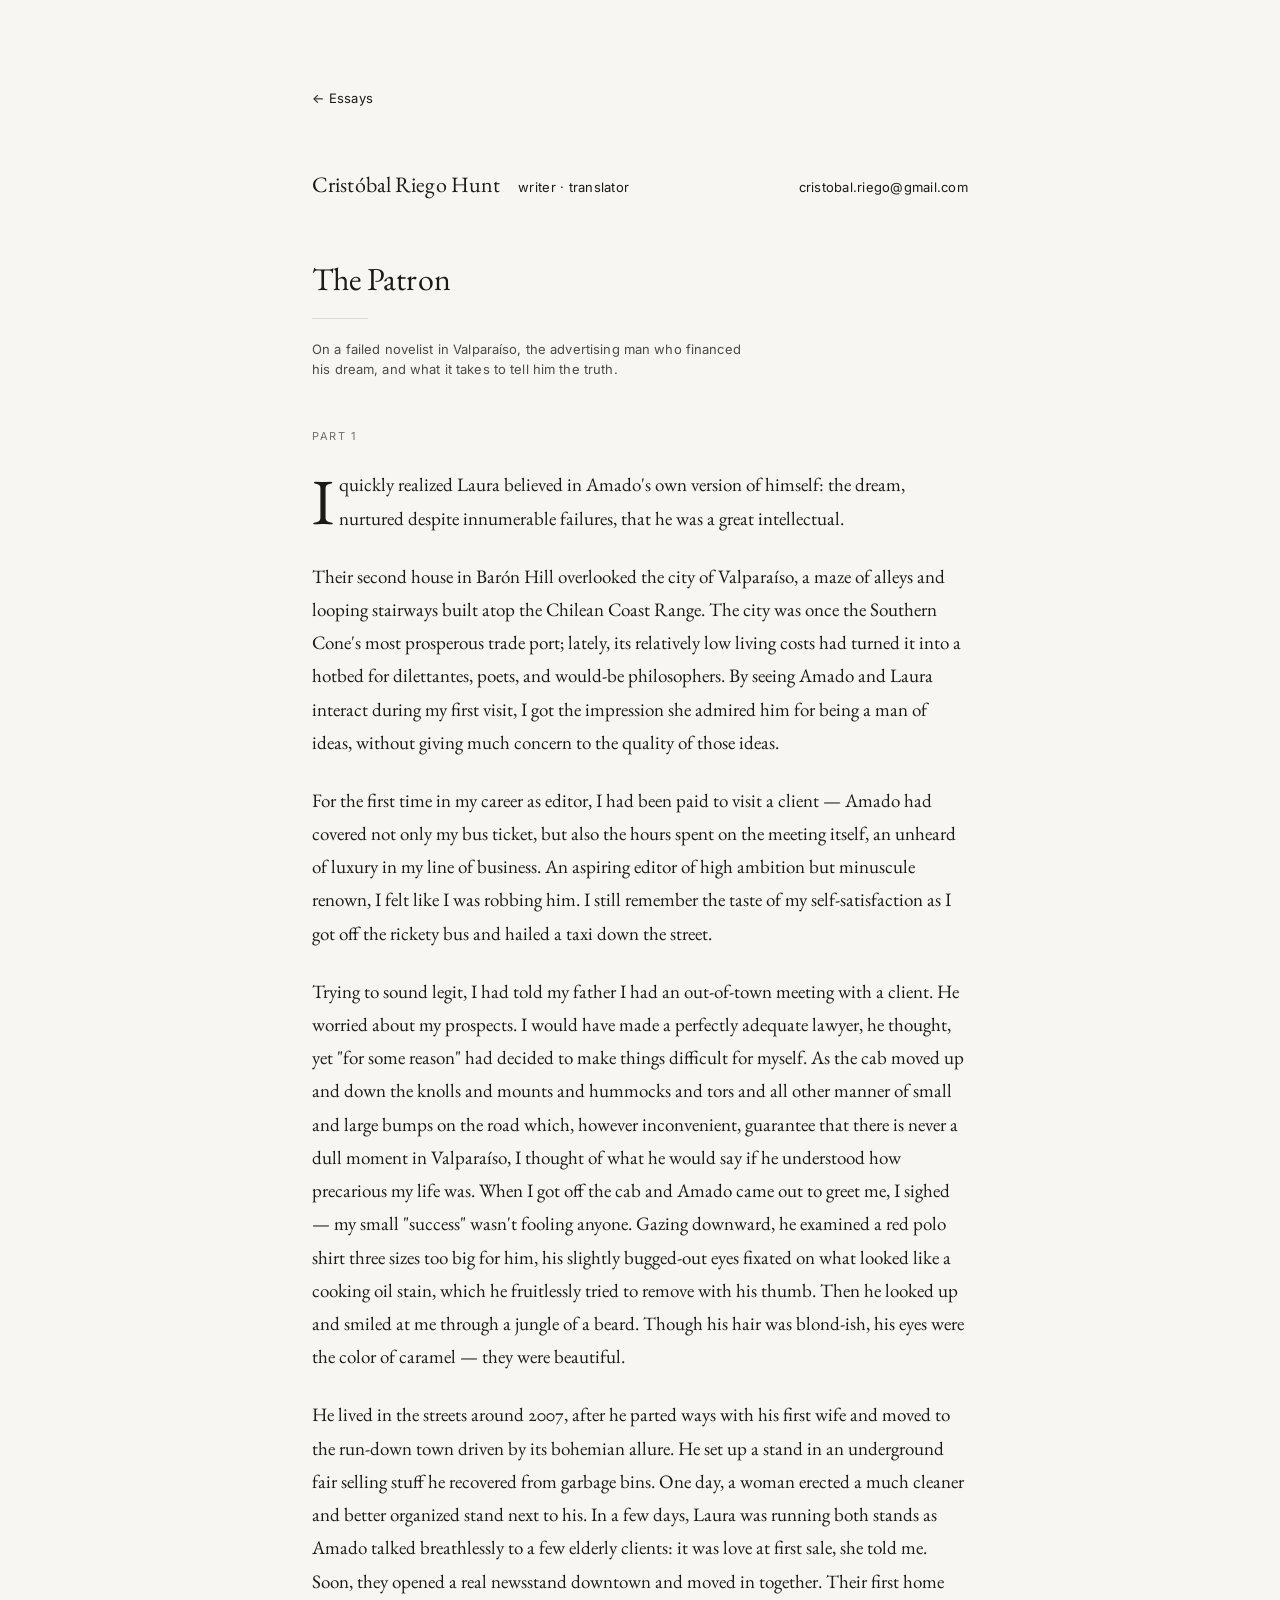
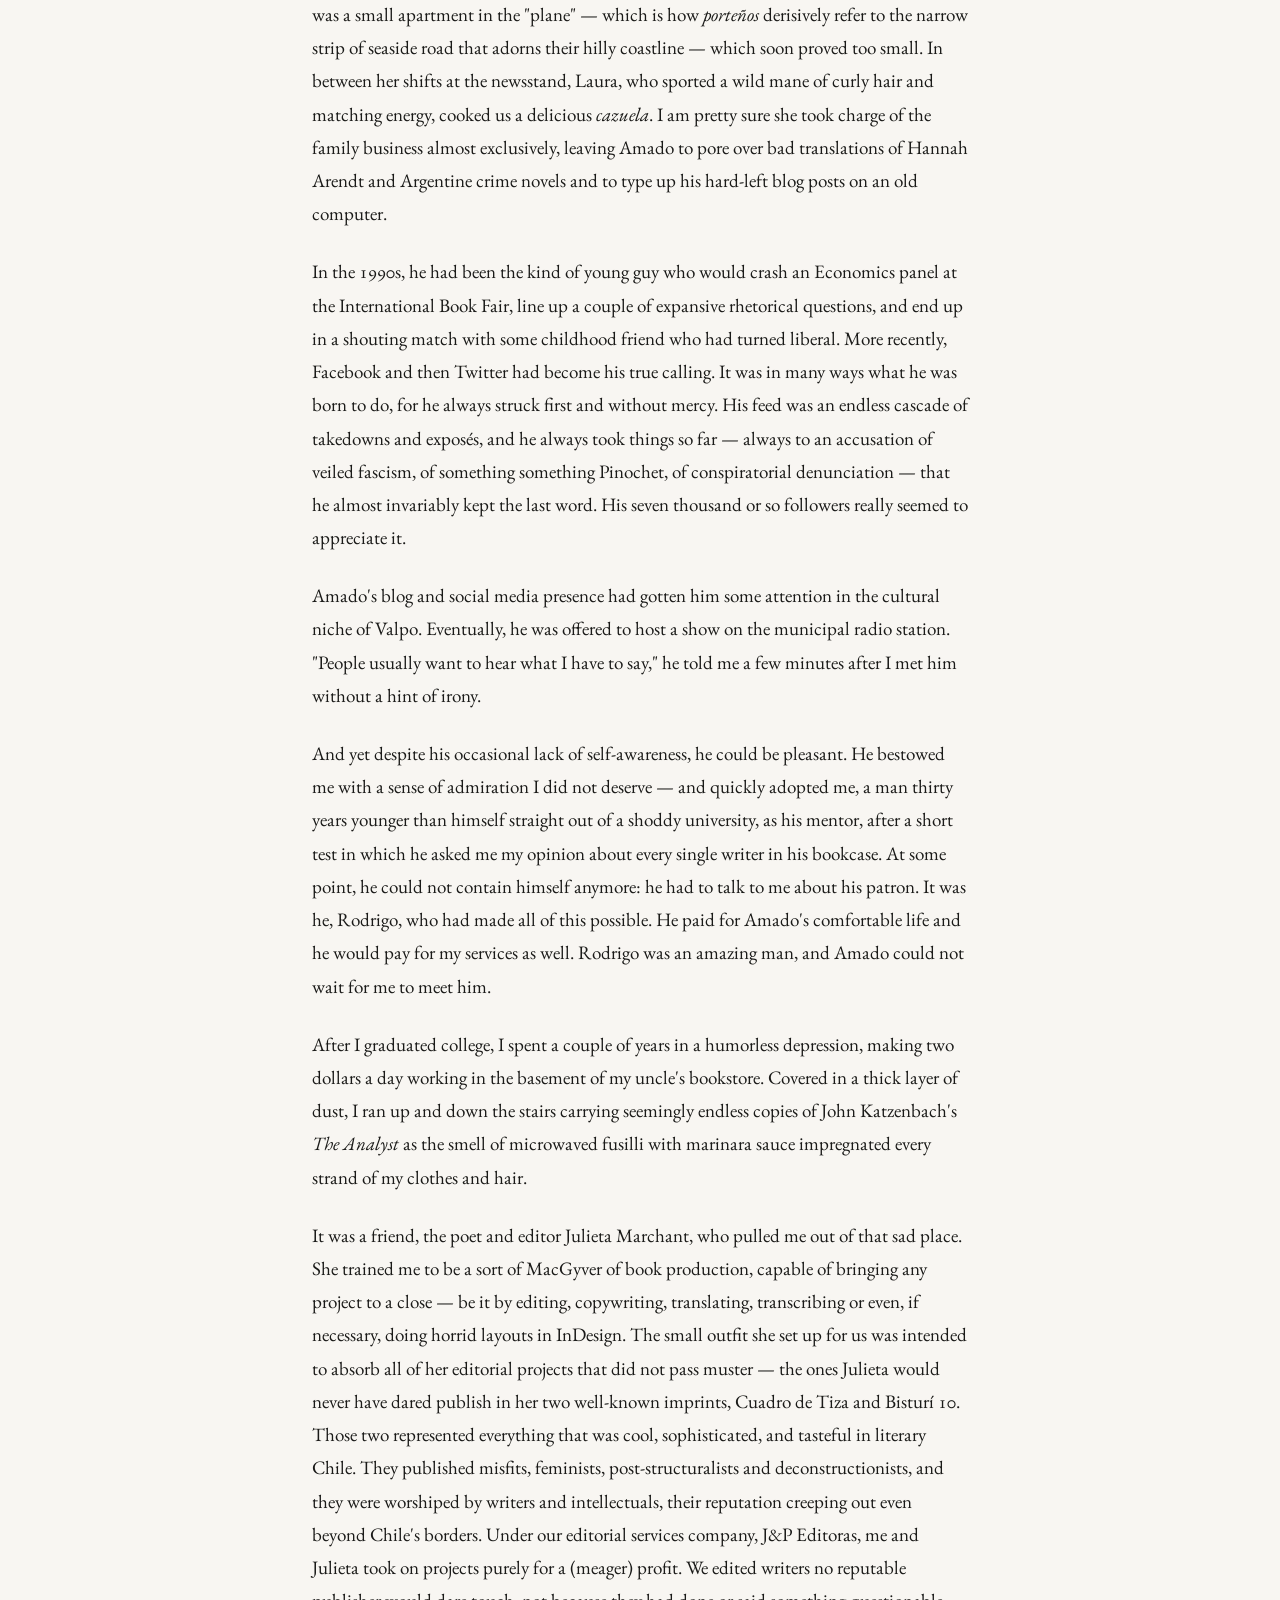
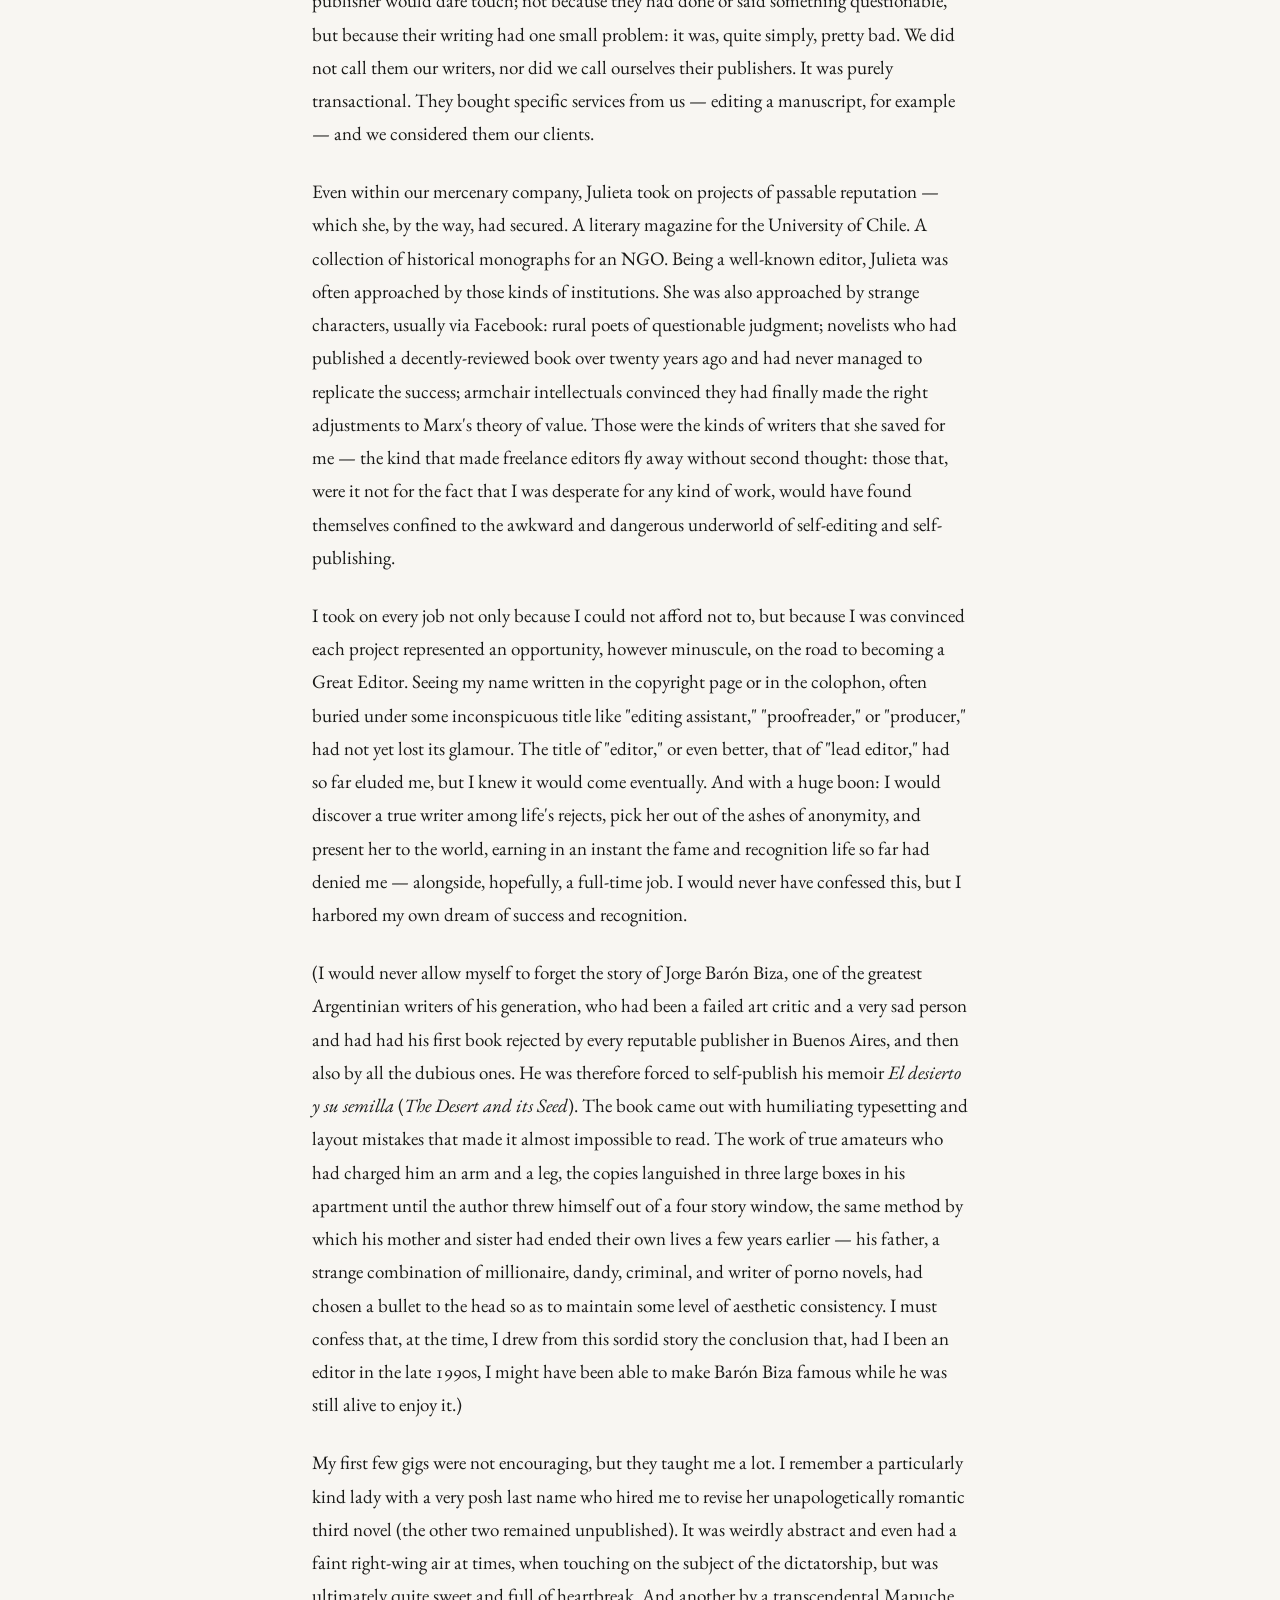
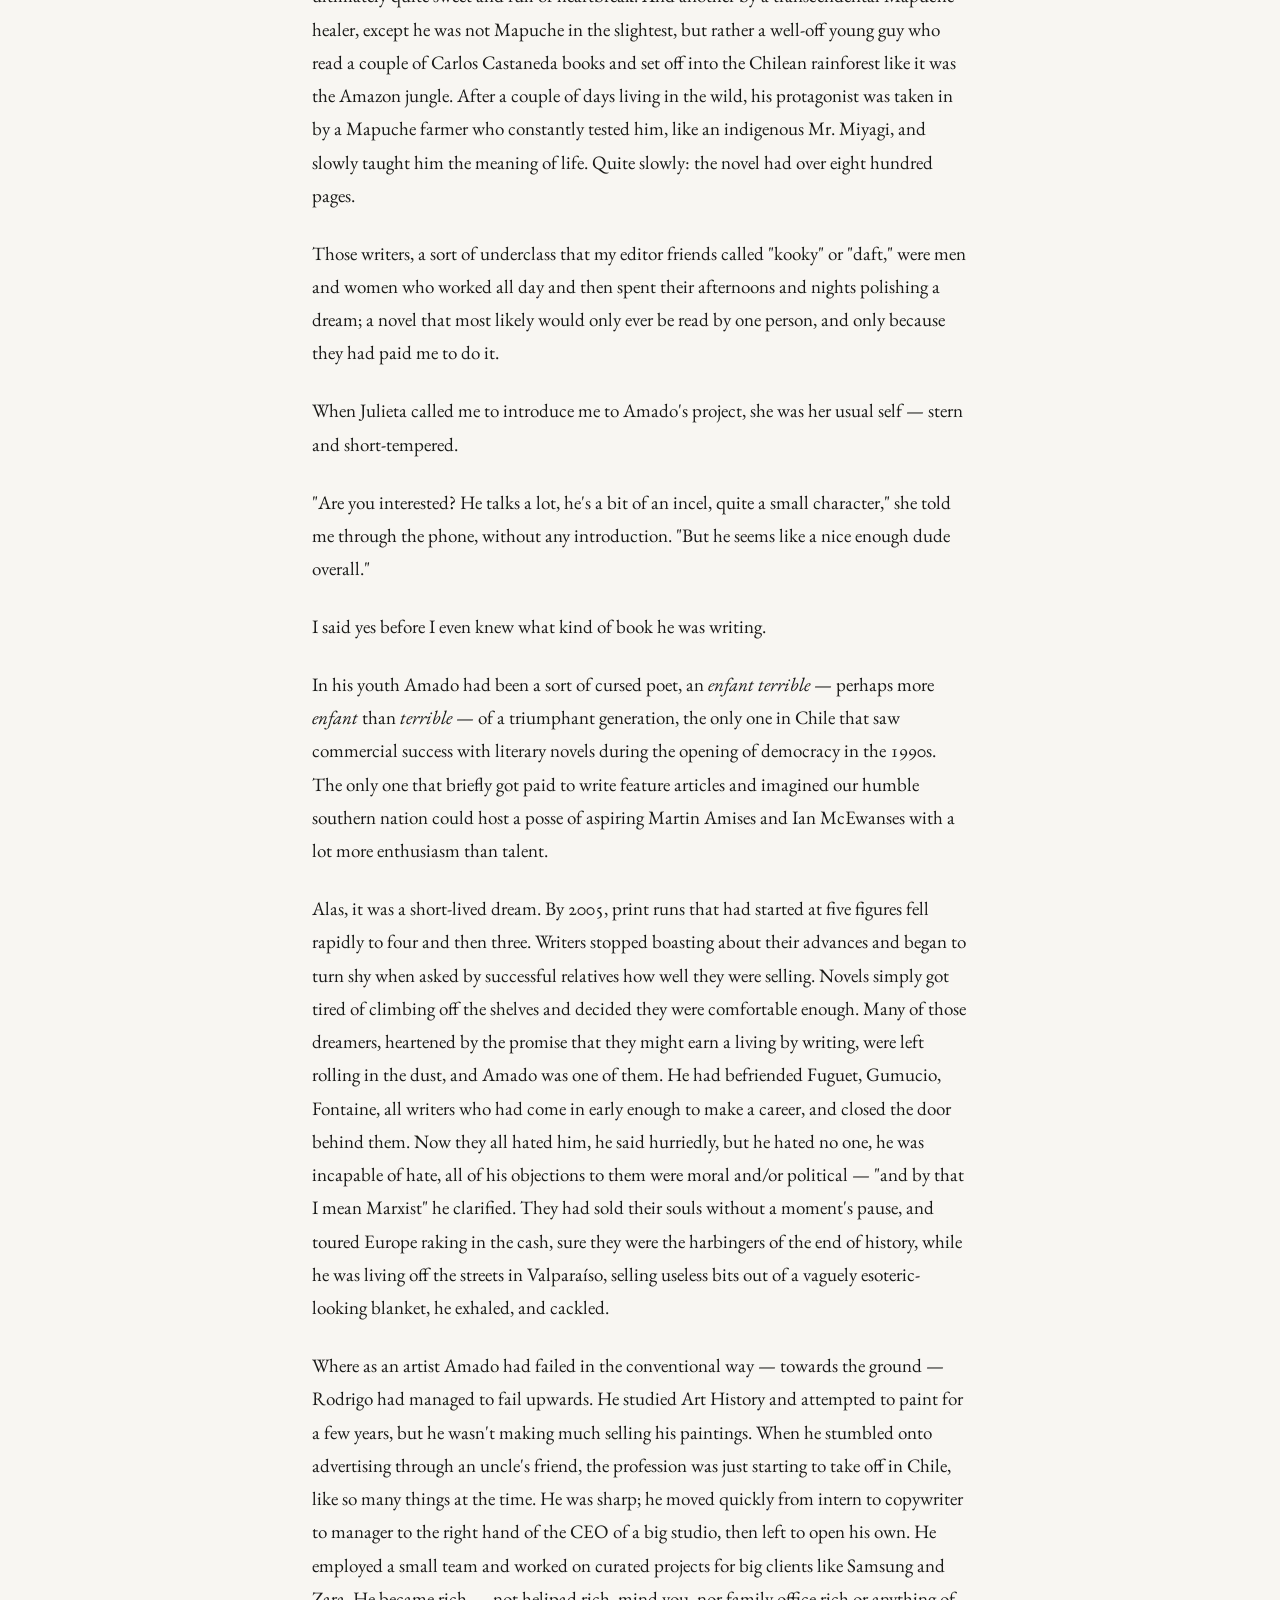
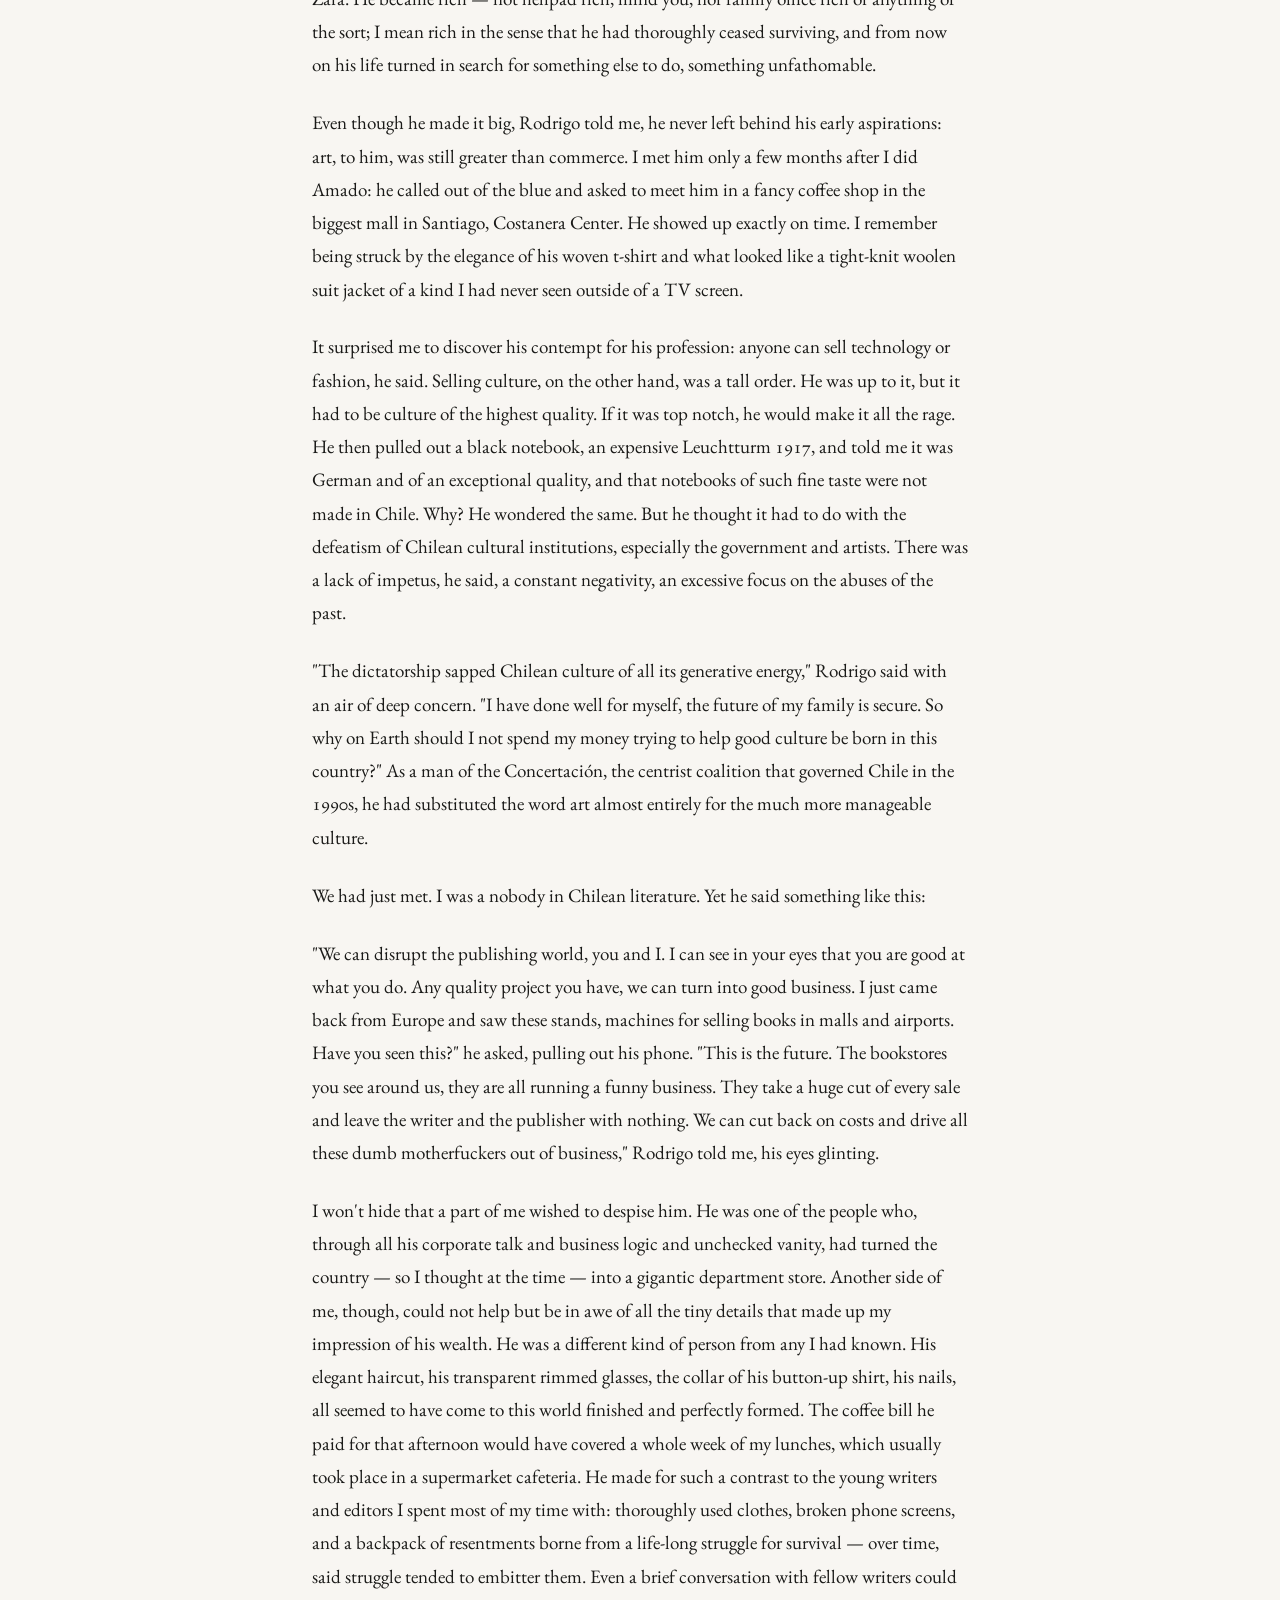
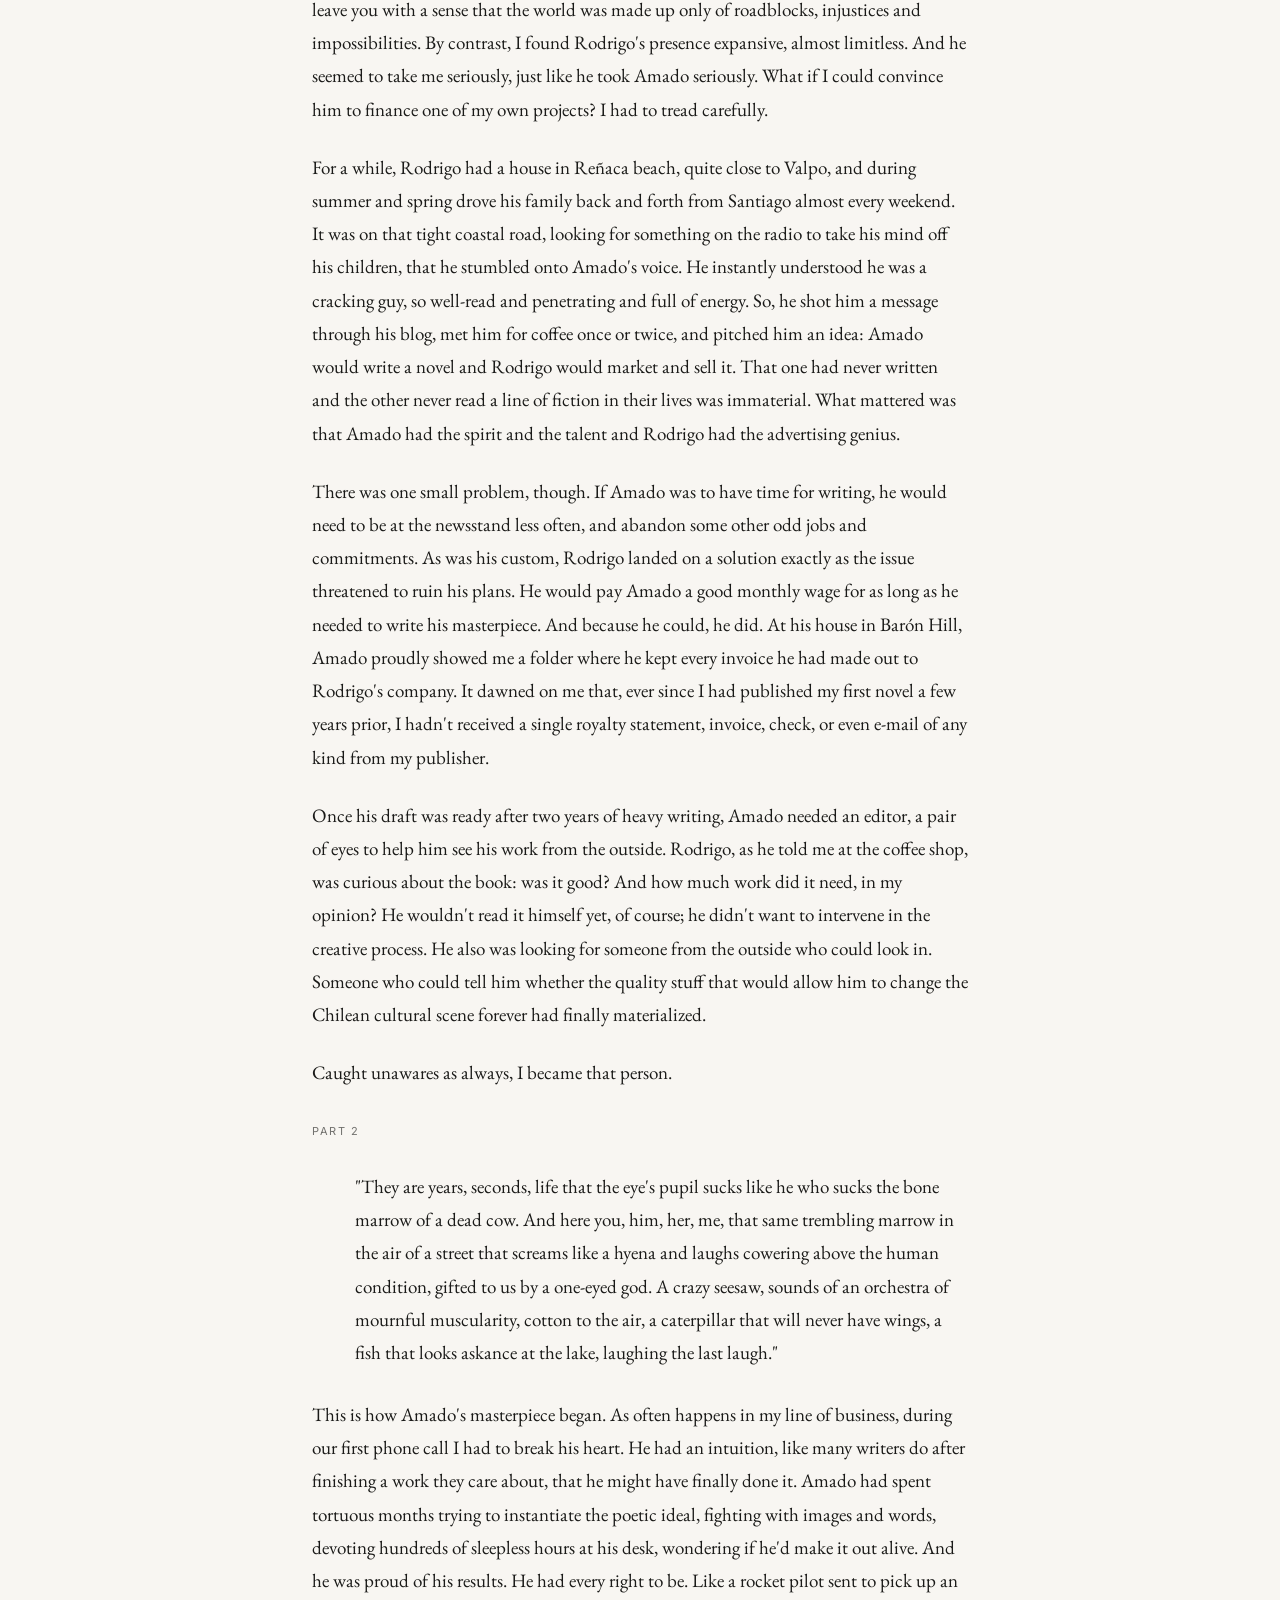
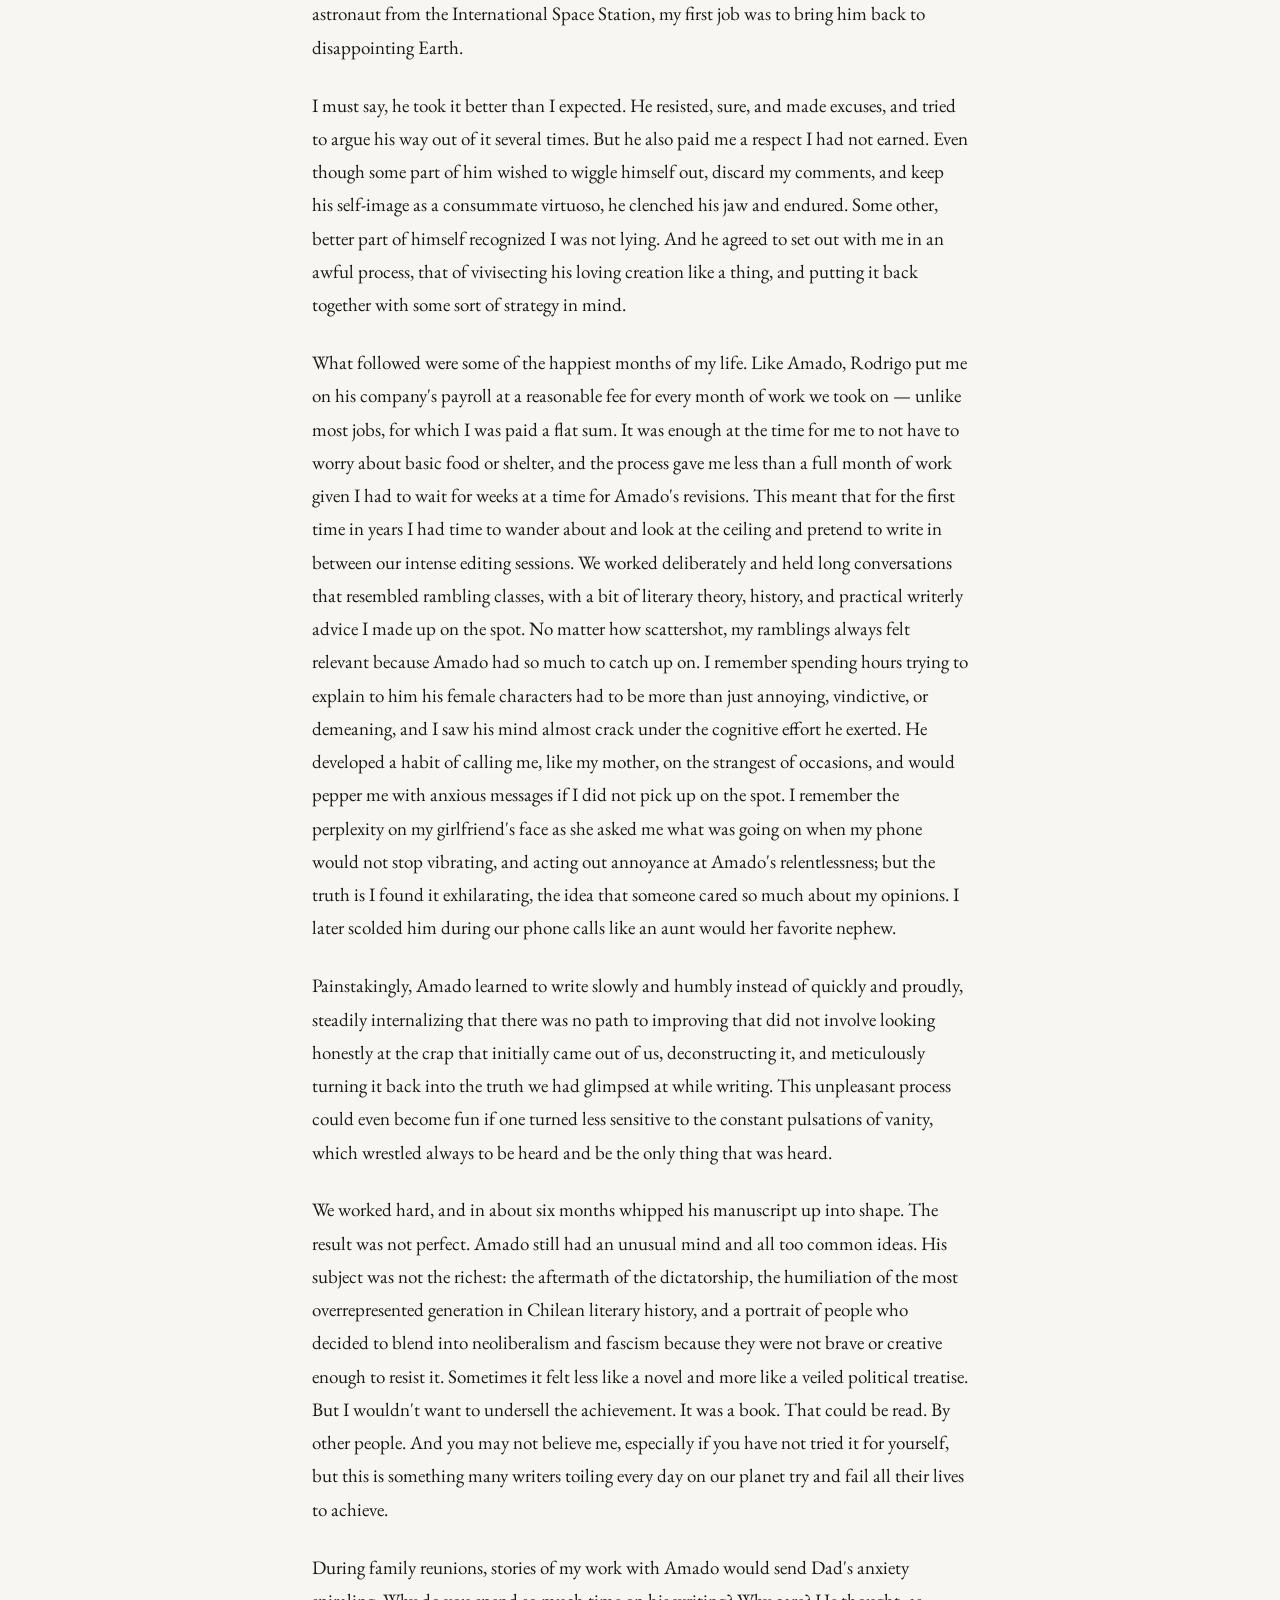
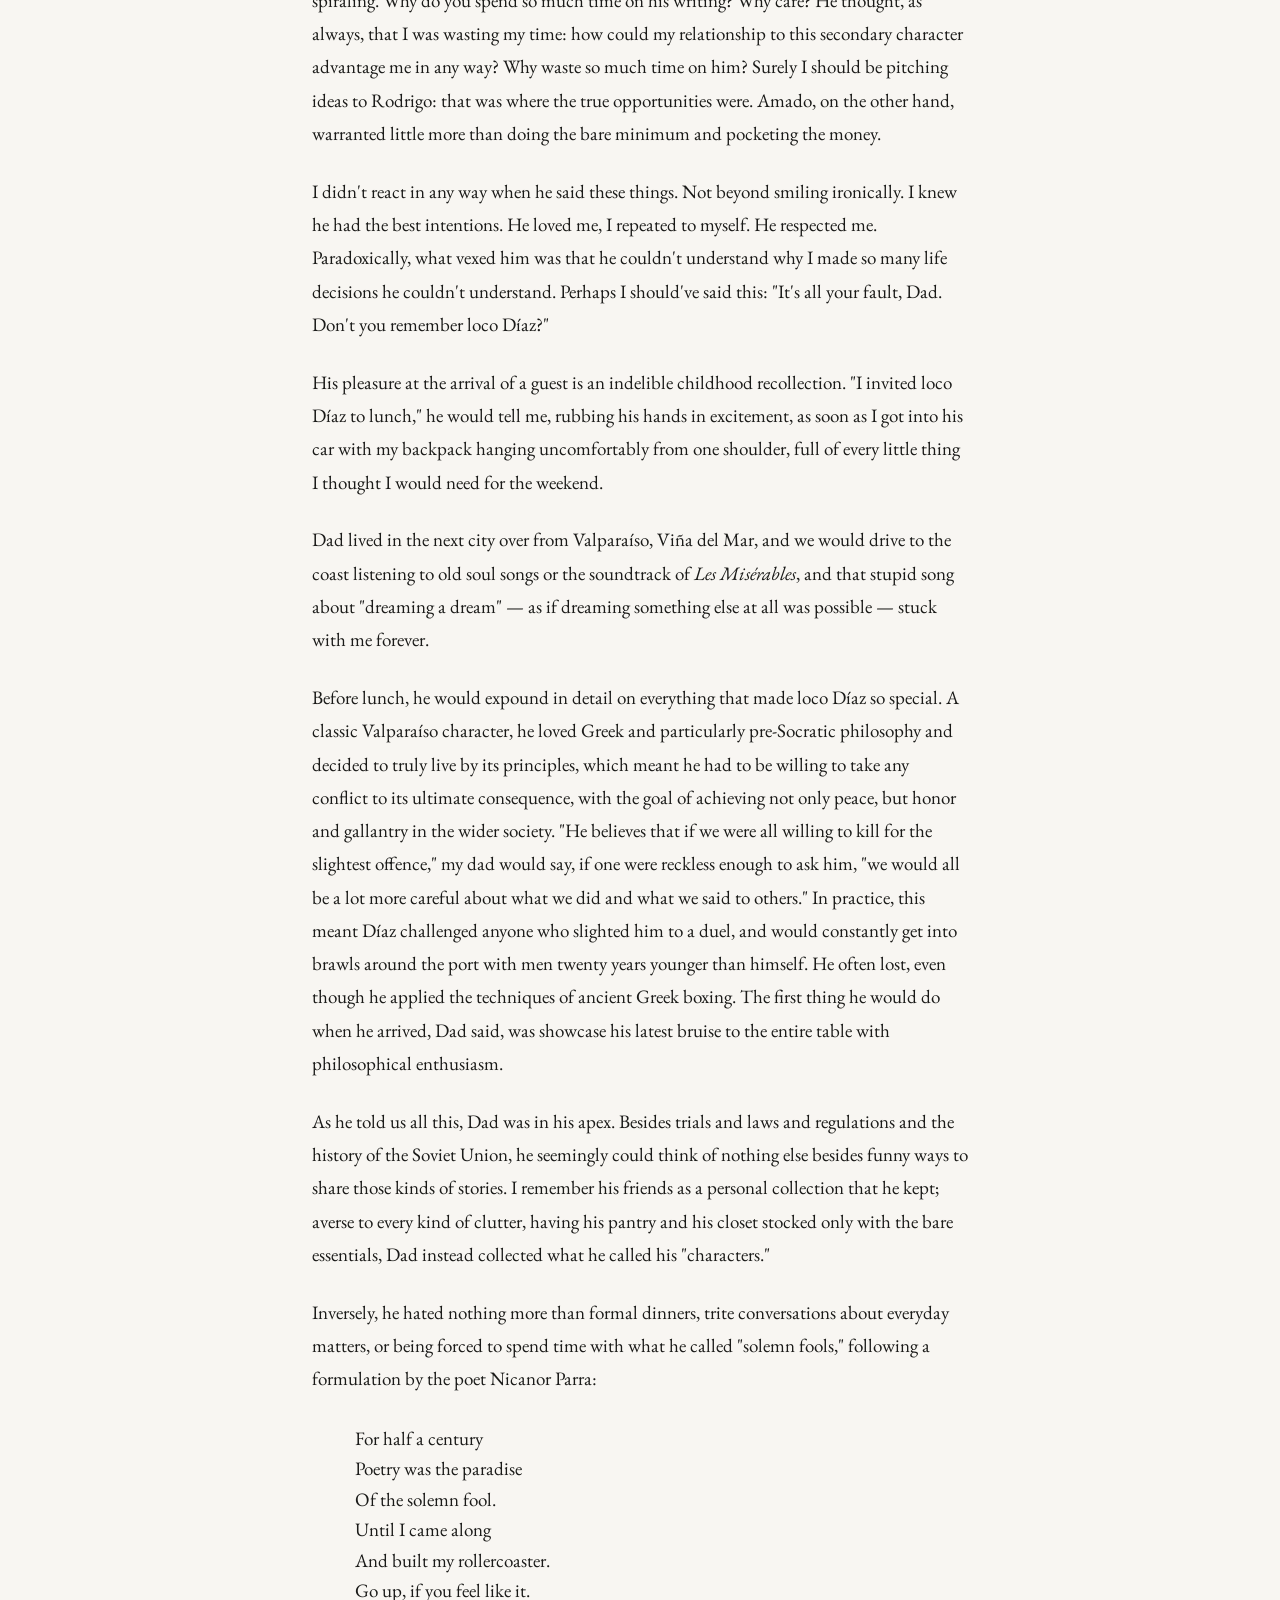
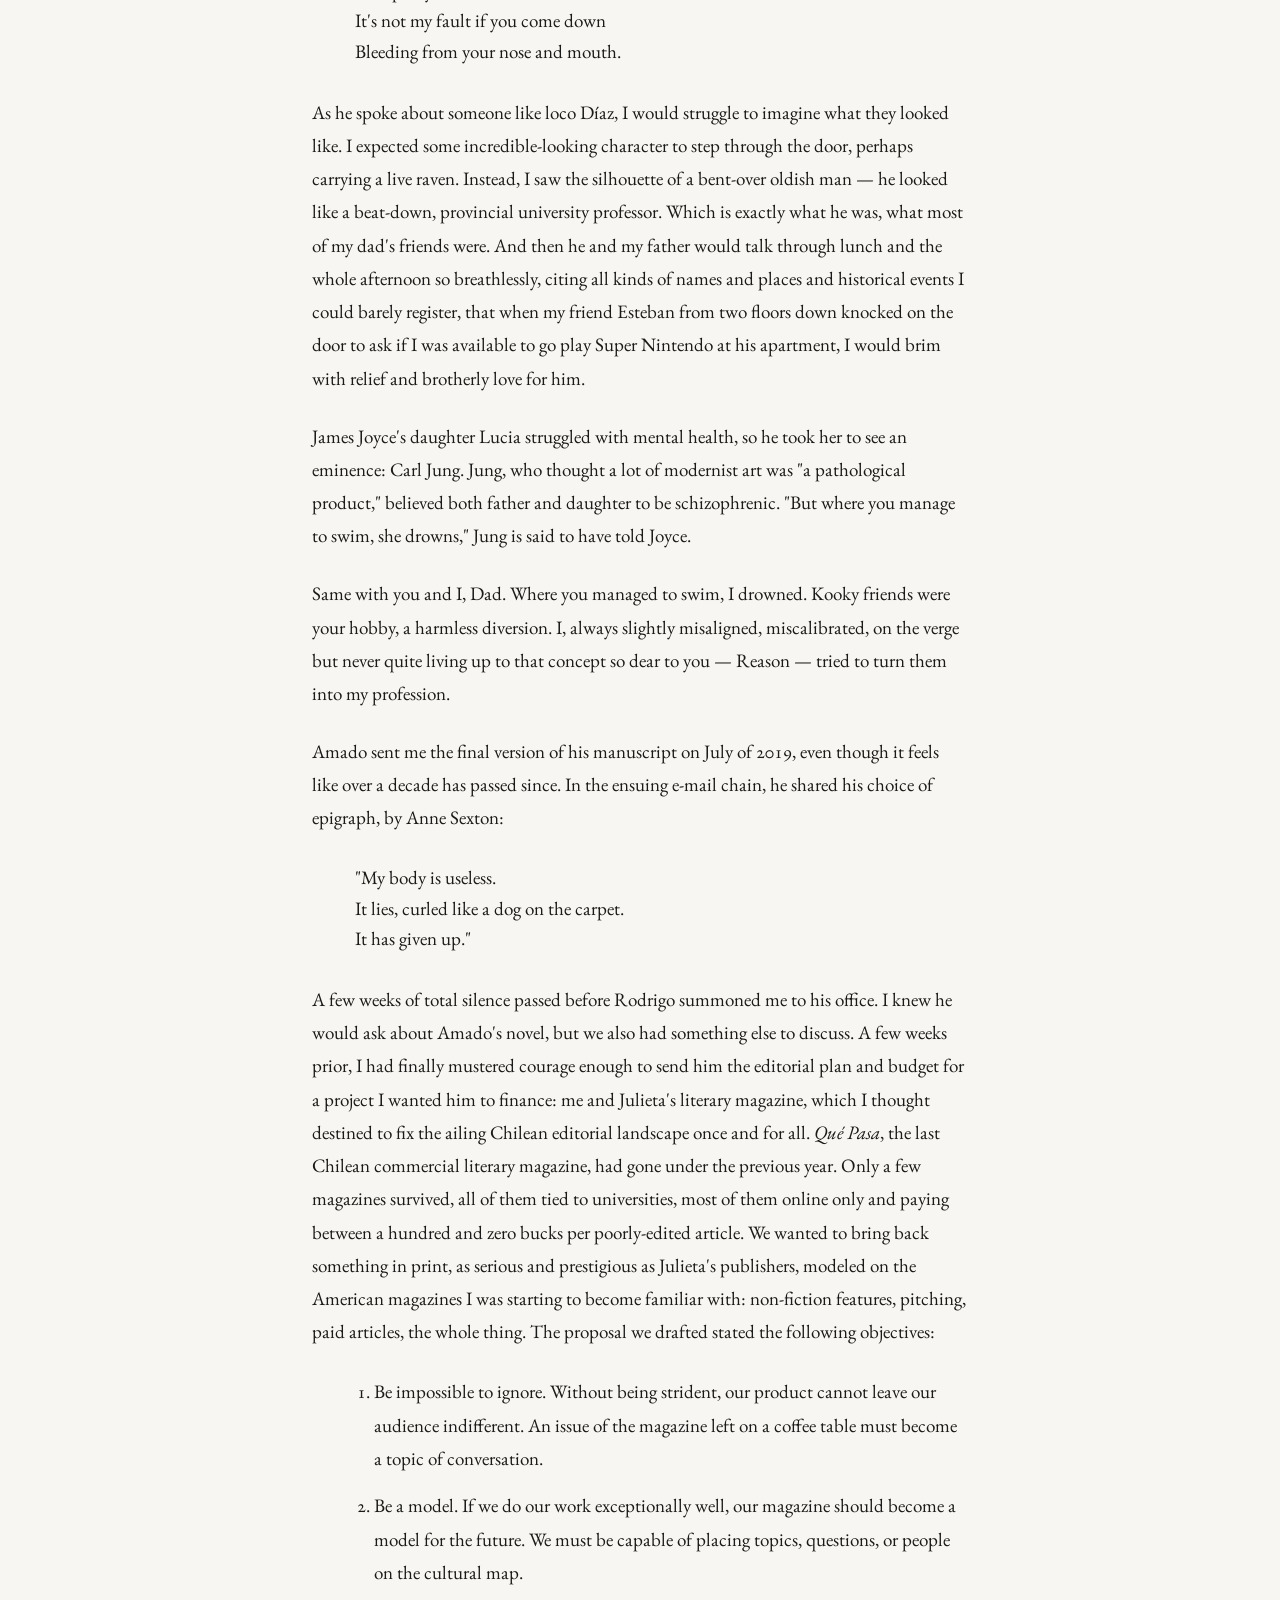
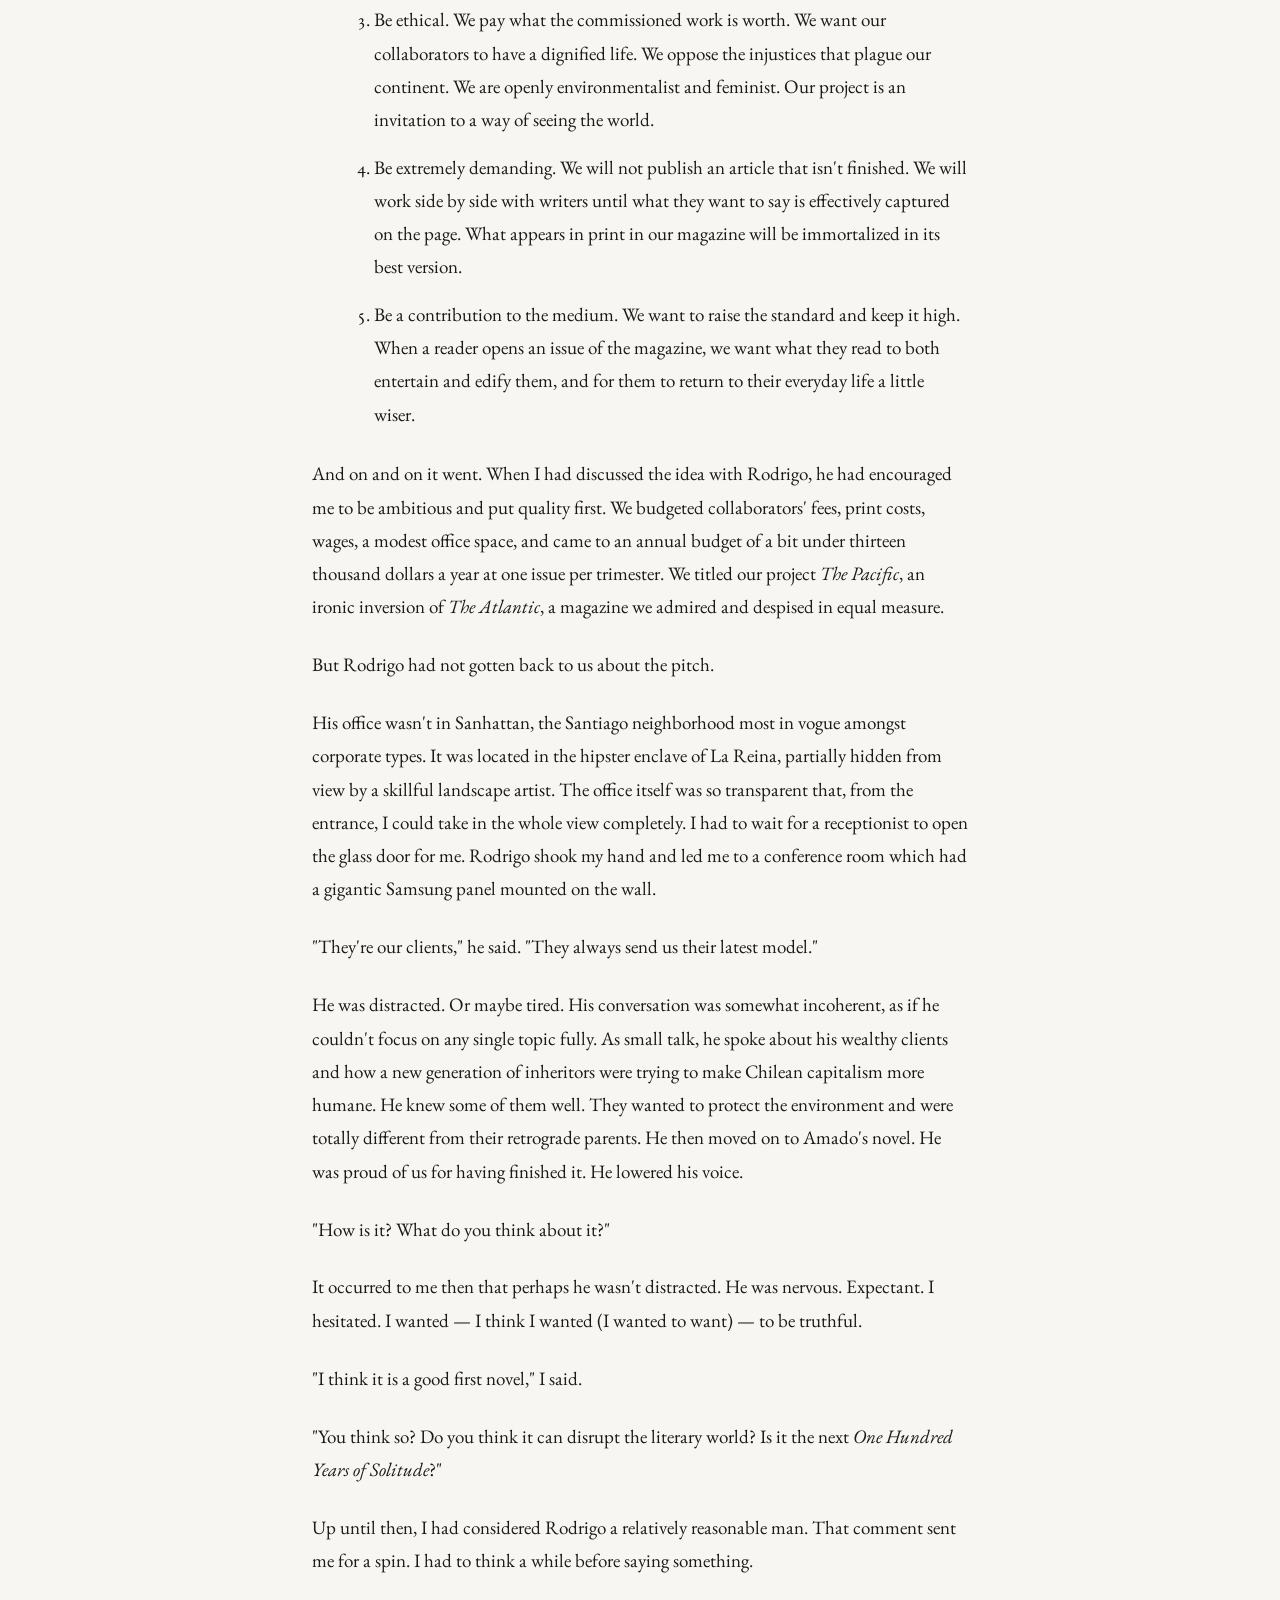
==== the-patron.html @ b401277f "Add files via upload" ====
<!doctype html>
<html lang="en">
<head>
  <meta charset="utf-8">
  <title>The Patron — Cristóbal Riego Hunt</title>
  <meta name="description" content="The Patron — a personal essay by Cristóbal Riego Hunt.">
  <meta name="viewport" content="width=device-width, initial-scale=1">
  <link rel="preconnect" href="https://fonts.googleapis.com">
  <link rel="preconnect" href="https://fonts.gstatic.com" crossorigin>
  <link href="https://fonts.googleapis.com/css2?family=EB+Garamond:ital@0;1&family=Inter:wght@400&display=swap" rel="stylesheet">
  <link rel="stylesheet" href="style.css">
</head>
<body>
  <main class="page page--essay">

    <a class="back" href="index.html" aria-label="Back to index">← Essays</a>

    <header class="site-header">
      <div class="site-header__identity">
        <a class="site-header__name" href="index.html" style="text-decoration:none;">Cristóbal Riego Hunt</a>
        <span class="site-header__role">writer · translator</span>
      </div>
      <a class="site-header__contact" href="mailto:cristobal.riego@gmail.com">cristobal.riego@gmail.com</a>
    </header>

    <header class="essay-header">
      <h1 class="essay-title">The Patron</h1>
      <hr class="essay-rule" aria-hidden="true">
      <p class="essay-frame">On a failed novelist in Valparaíso, the advertising man who financed his dream, and what it takes to tell him the truth.</p>
    </header>

    <article class="essay-body">

      <div class="section-head">Part 1</div>

      <p>I quickly realized Laura believed in Amado's own version of himself: the dream, nurtured despite innumerable failures, that he was a great intellectual.</p>

      <p>Their second house in Barón Hill overlooked the city of Valparaíso, a maze of alleys and looping stairways built atop the Chilean Coast Range. The city was once the Southern Cone's most prosperous trade port; lately, its relatively low living costs had turned it into a hotbed for dilettantes, poets, and would-be philosophers. By seeing Amado and Laura interact during my first visit, I got the impression she admired him for being a man of ideas, without giving much concern to the quality of those ideas.</p>

      <p>For the first time in my career as editor, I had been paid to visit a client — Amado had covered not only my bus ticket, but also the hours spent on the meeting itself, an unheard of luxury in my line of business. An aspiring editor of high ambition but minuscule renown, I felt like I was robbing him. I still remember the taste of my self-satisfaction as I got off the rickety bus and hailed a taxi down the street.</p>

      <p>Trying to sound legit, I had told my father I had an out-of-town meeting with a client. He worried about my prospects. I would have made a perfectly adequate lawyer, he thought, yet "for some reason" had decided to make things difficult for myself. As the cab moved up and down the knolls and mounts and hummocks and tors and all other manner of small and large bumps on the road which, however inconvenient, guarantee that there is never a dull moment in Valparaíso, I thought of what he would say if he understood how precarious my life was. When I got off the cab and Amado came out to greet me, I sighed — my small "success" wasn't fooling anyone. Gazing downward, he examined a red polo shirt three sizes too big for him, his slightly bugged-out eyes fixated on what looked like a cooking oil stain, which he fruitlessly tried to remove with his thumb. Then he looked up and smiled at me through a jungle of a beard. Though his hair was blond-ish, his eyes were the color of caramel — they were beautiful.</p>

      <p>He lived in the streets around 2007, after he parted ways with his first wife and moved to the run-down town driven by its bohemian allure. He set up a stand in an underground fair selling stuff he recovered from garbage bins. One day, a woman erected a much cleaner and better organized stand next to his. In a few days, Laura was running both stands as Amado talked breathlessly to a few elderly clients: it was love at first sale, she told me. Soon, they opened a real newsstand downtown and moved in together. Their first home was a small apartment in the "plane" — which is how <em>porteños</em> derisively refer to the narrow strip of seaside road that adorns their hilly coastline — which soon proved too small. In between her shifts at the newsstand, Laura, who sported a wild mane of curly hair and matching energy, cooked us a delicious <em>cazuela</em>. I am pretty sure she took charge of the family business almost exclusively, leaving Amado to pore over bad translations of Hannah Arendt and Argentine crime novels and to type up his hard-left blog posts on an old computer.</p>

      <p>In the 1990s, he had been the kind of young guy who would crash an Economics panel at the International Book Fair, line up a couple of expansive rhetorical questions, and end up in a shouting match with some childhood friend who had turned liberal. More recently, Facebook and then Twitter had become his true calling. It was in many ways what he was born to do, for he always struck first and without mercy. His feed was an endless cascade of takedowns and exposés, and he always took things so far — always to an accusation of veiled fascism, of something something Pinochet, of conspiratorial denunciation — that he almost invariably kept the last word. His seven thousand or so followers really seemed to appreciate it.</p>

      <p>Amado's blog and social media presence had gotten him some attention in the cultural niche of Valpo. Eventually, he was offered to host a show on the municipal radio station. "People usually want to hear what I have to say," he told me a few minutes after I met him without a hint of irony.</p>

      <p>And yet despite his occasional lack of self-awareness, he could be pleasant. He bestowed me with a sense of admiration I did not deserve — and quickly adopted me, a man thirty years younger than himself straight out of a shoddy university, as his mentor, after a short test in which he asked me my opinion about every single writer in his bookcase. At some point, he could not contain himself anymore: he had to talk to me about his patron. It was he, Rodrigo, who had made all of this possible. He paid for Amado's comfortable life and he would pay for my services as well. Rodrigo was an amazing man, and Amado could not wait for me to meet him.</p>

      <p>After I graduated college, I spent a couple of years in a humorless depression, making two dollars a day working in the basement of my uncle's bookstore. Covered in a thick layer of dust, I ran up and down the stairs carrying seemingly endless copies of John Katzenbach's <em>The Analyst</em> as the smell of microwaved fusilli with marinara sauce impregnated every strand of my clothes and hair.</p>

      <p>It was a friend, the poet and editor Julieta Marchant, who pulled me out of that sad place. She trained me to be a sort of MacGyver of book production, capable of bringing any project to a close — be it by editing, copywriting, translating, transcribing or even, if necessary, doing horrid layouts in InDesign. The small outfit she set up for us was intended to absorb all of her editorial projects that did not pass muster — the ones Julieta would never have dared publish in her two well-known imprints, Cuadro de Tiza and Bisturí 10. Those two represented everything that was cool, sophisticated, and tasteful in literary Chile. They published misfits, feminists, post-structuralists and deconstructionists, and they were worshiped by writers and intellectuals, their reputation creeping out even beyond Chile's borders. Under our editorial services company, J&P Editoras, me and Julieta took on projects purely for a (meager) profit. We edited writers no reputable publisher would dare touch; not because they had done or said something questionable, but because their writing had one small problem: it was, quite simply, pretty bad. We did not call them our writers, nor did we call ourselves their publishers. It was purely transactional. They bought specific services from us — editing a manuscript, for example — and we considered them our clients.</p>

      <p>Even within our mercenary company, Julieta took on projects of passable reputation — which she, by the way, had secured. A literary magazine for the University of Chile. A collection of historical monographs for an NGO. Being a well-known editor, Julieta was often approached by those kinds of institutions. She was also approached by strange characters, usually via Facebook: rural poets of questionable judgment; novelists who had published a decently-reviewed book over twenty years ago and had never managed to replicate the success; armchair intellectuals convinced they had finally made the right adjustments to Marx's theory of value. Those were the kinds of writers that she saved for me — the kind that made freelance editors fly away without second thought: those that, were it not for the fact that I was desperate for any kind of work, would have found themselves confined to the awkward and dangerous underworld of self-editing and self-publishing.</p>

      <p>I took on every job not only because I could not afford not to, but because I was convinced each project represented an opportunity, however minuscule, on the road to becoming a Great Editor. Seeing my name written in the copyright page or in the colophon, often buried under some inconspicuous title like "editing assistant," "proofreader," or "producer," had not yet lost its glamour. The title of "editor," or even better, that of "lead editor," had so far eluded me, but I knew it would come eventually. And with a huge boon: I would discover a true writer among life's rejects, pick her out of the ashes of anonymity, and present her to the world, earning in an instant the fame and recognition life so far had denied me — alongside, hopefully, a full-time job. I would never have confessed this, but I harbored my own dream of success and recognition.</p>

      <p>(I would never allow myself to forget the story of Jorge Barón Biza, one of the greatest Argentinian writers of his generation, who had been a failed art critic and a very sad person and had had his first book rejected by every reputable publisher in Buenos Aires, and then also by all the dubious ones. He was therefore forced to self-publish his memoir <em>El desierto y su semilla</em> (<em>The Desert and its Seed</em>). The book came out with humiliating typesetting and layout mistakes that made it almost impossible to read. The work of true amateurs who had charged him an arm and a leg, the copies languished in three large boxes in his apartment until the author threw himself out of a four story window, the same method by which his mother and sister had ended their own lives a few years earlier — his father, a strange combination of millionaire, dandy, criminal, and writer of porno novels, had chosen a bullet to the head so as to maintain some level of aesthetic consistency. I must confess that, at the time, I drew from this sordid story the conclusion that, had I been an editor in the late 1990s, I might have been able to make Barón Biza famous while he was still alive to enjoy it.)</p>

      <p>My first few gigs were not encouraging, but they taught me a lot. I remember a particularly kind lady with a very posh last name who hired me to revise her unapologetically romantic third novel (the other two remained unpublished). It was weirdly abstract and even had a faint right-wing air at times, when touching on the subject of the dictatorship, but was ultimately quite sweet and full of heartbreak. And another by a transcendental Mapuche healer, except he was not Mapuche in the slightest, but rather a well-off young guy who read a couple of Carlos Castaneda books and set off into the Chilean rainforest like it was the Amazon jungle. After a couple of days living in the wild, his protagonist was taken in by a Mapuche farmer who constantly tested him, like an indigenous Mr. Miyagi, and slowly taught him the meaning of life. Quite slowly: the novel had over eight hundred pages.</p>

      <p>Those writers, a sort of underclass that my editor friends called "kooky" or "daft," were men and women who worked all day and then spent their afternoons and nights polishing a dream; a novel that most likely would only ever be read by one person, and only because they had paid me to do it.</p>

      <p>When Julieta called me to introduce me to Amado's project, she was her usual self — stern and short-tempered.</p>

      <p>"Are you interested? He talks a lot, he's a bit of an incel, quite a small character," she told me through the phone, without any introduction. "But he seems like a nice enough dude overall."</p>

      <p>I said yes before I even knew what kind of book he was writing.</p>

      <p>In his youth Amado had been a sort of cursed poet, an <em>enfant terrible</em> — perhaps more <em>enfant</em> than <em>terrible</em> — of a triumphant generation, the only one in Chile that saw commercial success with literary novels during the opening of democracy in the 1990s. The only one that briefly got paid to write feature articles and imagined our humble southern nation could host a posse of aspiring Martin Amises and Ian McEwanses with a lot more enthusiasm than talent.</p>

      <p>Alas, it was a short-lived dream. By 2005, print runs that had started at five figures fell rapidly to four and then three. Writers stopped boasting about their advances and began to turn shy when asked by successful relatives how well they were selling. Novels simply got tired of climbing off the shelves and decided they were comfortable enough. Many of those dreamers, heartened by the promise that they might earn a living by writing, were left rolling in the dust, and Amado was one of them. He had befriended Fuguet, Gumucio, Fontaine, all writers who had come in early enough to make a career, and closed the door behind them. Now they all hated him, he said hurriedly, but he hated no one, he was incapable of hate, all of his objections to them were moral and/or political — "and by that I mean Marxist" he clarified. They had sold their souls without a moment's pause, and toured Europe raking in the cash, sure they were the harbingers of the end of history, while he was living off the streets in Valparaíso, selling useless bits out of a vaguely esoteric-looking blanket, he exhaled, and cackled.</p>

      <p>Where as an artist Amado had failed in the conventional way — towards the ground — Rodrigo had managed to fail upwards. He studied Art History and attempted to paint for a few years, but he wasn't making much selling his paintings. When he stumbled onto advertising through an uncle's friend, the profession was just starting to take off in Chile, like so many things at the time. He was sharp; he moved quickly from intern to copywriter to manager to the right hand of the CEO of a big studio, then left to open his own. He employed a small team and worked on curated projects for big clients like Samsung and Zara. He became rich — not helipad rich, mind you, nor family office rich or anything of the sort; I mean rich in the sense that he had thoroughly ceased surviving, and from now on his life turned in search for something else to do, something unfathomable.</p>

      <p>Even though he made it big, Rodrigo told me, he never left behind his early aspirations: art, to him, was still greater than commerce. I met him only a few months after I did Amado: he called out of the blue and asked to meet him in a fancy coffee shop in the biggest mall in Santiago, Costanera Center. He showed up exactly on time. I remember being struck by the elegance of his woven t-shirt and what looked like a tight-knit woolen suit jacket of a kind I had never seen outside of a TV screen.</p>

      <p>It surprised me to discover his contempt for his profession: anyone can sell technology or fashion, he said. Selling culture, on the other hand, was a tall order. He was up to it, but it had to be culture of the highest quality. If it was top notch, he would make it all the rage. He then pulled out a black notebook, an expensive Leuchtturm 1917, and told me it was German and of an exceptional quality, and that notebooks of such fine taste were not made in Chile. Why? He wondered the same. But he thought it had to do with the defeatism of Chilean cultural institutions, especially the government and artists. There was a lack of impetus, he said, a constant negativity, an excessive focus on the abuses of the past.</p>

      <p>"The dictatorship sapped Chilean culture of all its generative energy," Rodrigo said with an air of deep concern. "I have done well for myself, the future of my family is secure. So why on Earth should I not spend my money trying to help good culture be born in this country?" As a man of the Concertación, the centrist coalition that governed Chile in the 1990s, he had substituted the word art almost entirely for the much more manageable culture.</p>

      <p>We had just met. I was a nobody in Chilean literature. Yet he said something like this:</p>

      <p>"We can disrupt the publishing world, you and I. I can see in your eyes that you are good at what you do. Any quality project you have, we can turn into good business. I just came back from Europe and saw these stands, machines for selling books in malls and airports. Have you seen this?" he asked, pulling out his phone. "This is the future. The bookstores you see around us, they are all running a funny business. They take a huge cut of every sale and leave the writer and the publisher with nothing. We can cut back on costs and drive all these dumb motherfuckers out of business," Rodrigo told me, his eyes glinting.</p>

      <p>I won't hide that a part of me wished to despise him. He was one of the people who, through all his corporate talk and business logic and unchecked vanity, had turned the country — so I thought at the time — into a gigantic department store. Another side of me, though, could not help but be in awe of all the tiny details that made up my impression of his wealth. He was a different kind of person from any I had known. His elegant haircut, his transparent rimmed glasses, the collar of his button-up shirt, his nails, all seemed to have come to this world finished and perfectly formed. The coffee bill he paid for that afternoon would have covered a whole week of my lunches, which usually took place in a supermarket cafeteria. He made for such a contrast to the young writers and editors I spent most of my time with: thoroughly used clothes, broken phone screens, and a backpack of resentments borne from a life-long struggle for survival — over time, said struggle tended to embitter them. Even a brief conversation with fellow writers could leave you with a sense that the world was made up only of roadblocks, injustices and impossibilities. By contrast, I found Rodrigo's presence expansive, almost limitless. And he seemed to take me seriously, just like he took Amado seriously. What if I could convince him to finance one of my own projects? I had to tread carefully.</p>

      <p>For a while, Rodrigo had a house in Reñaca beach, quite close to Valpo, and during summer and spring drove his family back and forth from Santiago almost every weekend. It was on that tight coastal road, looking for something on the radio to take his mind off his children, that he stumbled onto Amado's voice. He instantly understood he was a cracking guy, so well-read and penetrating and full of energy. So, he shot him a message through his blog, met him for coffee once or twice, and pitched him an idea: Amado would write a novel and Rodrigo would market and sell it. That one had never written and the other never read a line of fiction in their lives was immaterial. What mattered was that Amado had the spirit and the talent and Rodrigo had the advertising genius.</p>

      <p>There was one small problem, though. If Amado was to have time for writing, he would need to be at the newsstand less often, and abandon some other odd jobs and commitments. As was his custom, Rodrigo landed on a solution exactly as the issue threatened to ruin his plans. He would pay Amado a good monthly wage for as long as he needed to write his masterpiece. And because he could, he did. At his house in Barón Hill, Amado proudly showed me a folder where he kept every invoice he had made out to Rodrigo's company. It dawned on me that, ever since I had published my first novel a few years prior, I hadn't received a single royalty statement, invoice, check, or even e-mail of any kind from my publisher.</p>

      <p>Once his draft was ready after two years of heavy writing, Amado needed an editor, a pair of eyes to help him see his work from the outside. Rodrigo, as he told me at the coffee shop, was curious about the book: was it good? And how much work did it need, in my opinion? He wouldn't read it himself yet, of course; he didn't want to intervene in the creative process. He also was looking for someone from the outside who could look in. Someone who could tell him whether the quality stuff that would allow him to change the Chilean cultural scene forever had finally materialized.</p>

      <p>Caught unawares as always, I became that person.</p>

      <div class="section-head">Part 2</div>

      <blockquote>
        <p>"They are years, seconds, life that the eye's pupil sucks like he who sucks the bone marrow of a dead cow. And here you, him, her, me, that same trembling marrow in the air of a street that screams like a hyena and laughs cowering above the human condition, gifted to us by a one-eyed god. A crazy seesaw, sounds of an orchestra of mournful muscularity, cotton to the air, a caterpillar that will never have wings, a fish that looks askance at the lake, laughing the last laugh."</p>
      </blockquote>

      <p>This is how Amado's masterpiece began. As often happens in my line of business, during our first phone call I had to break his heart. He had an intuition, like many writers do after finishing a work they care about, that he might have finally done it. Amado had spent tortuous months trying to instantiate the poetic ideal, fighting with images and words, devoting hundreds of sleepless hours at his desk, wondering if he'd make it out alive. And he was proud of his results. He had every right to be. Like a rocket pilot sent to pick up an astronaut from the International Space Station, my first job was to bring him back to disappointing Earth.</p>

      <p>I must say, he took it better than I expected. He resisted, sure, and made excuses, and tried to argue his way out of it several times. But he also paid me a respect I had not earned. Even though some part of him wished to wiggle himself out, discard my comments, and keep his self-image as a consummate virtuoso, he clenched his jaw and endured. Some other, better part of himself recognized I was not lying. And he agreed to set out with me in an awful process, that of vivisecting his loving creation like a thing, and putting it back together with some sort of strategy in mind.</p>

      <p>What followed were some of the happiest months of my life. Like Amado, Rodrigo put me on his company's payroll at a reasonable fee for every month of work we took on — unlike most jobs, for which I was paid a flat sum. It was enough at the time for me to not have to worry about basic food or shelter, and the process gave me less than a full month of work given I had to wait for weeks at a time for Amado's revisions. This meant that for the first time in years I had time to wander about and look at the ceiling and pretend to write in between our intense editing sessions. We worked deliberately and held long conversations that resembled rambling classes, with a bit of literary theory, history, and practical writerly advice I made up on the spot. No matter how scattershot, my ramblings always felt relevant because Amado had so much to catch up on. I remember spending hours trying to explain to him his female characters had to be more than just annoying, vindictive, or demeaning, and I saw his mind almost crack under the cognitive effort he exerted. He developed a habit of calling me, like my mother, on the strangest of occasions, and would pepper me with anxious messages if I did not pick up on the spot. I remember the perplexity on my girlfriend's face as she asked me what was going on when my phone would not stop vibrating, and acting out annoyance at Amado's relentlessness; but the truth is I found it exhilarating, the idea that someone cared so much about my opinions. I later scolded him during our phone calls like an aunt would her favorite nephew.</p>

      <p>Painstakingly, Amado learned to write slowly and humbly instead of quickly and proudly, steadily internalizing that there was no path to improving that did not involve looking honestly at the crap that initially came out of us, deconstructing it, and meticulously turning it back into the truth we had glimpsed at while writing. This unpleasant process could even become fun if one turned less sensitive to the constant pulsations of vanity, which wrestled always to be heard and be the only thing that was heard.</p>

      <p>We worked hard, and in about six months whipped his manuscript up into shape. The result was not perfect. Amado still had an unusual mind and all too common ideas. His subject was not the richest: the aftermath of the dictatorship, the humiliation of the most overrepresented generation in Chilean literary history, and a portrait of people who decided to blend into neoliberalism and fascism because they were not brave or creative enough to resist it. Sometimes it felt less like a novel and more like a veiled political treatise. But I wouldn't want to undersell the achievement. It was a book. That could be read. By other people. And you may not believe me, especially if you have not tried it for yourself, but this is something many writers toiling every day on our planet try and fail all their lives to achieve.</p>

      <p>During family reunions, stories of my work with Amado would send Dad's anxiety spiraling. Why do you spend so much time on his writing? Why care? He thought, as always, that I was wasting my time: how could my relationship to this secondary character advantage me in any way? Why waste so much time on him? Surely I should be pitching ideas to Rodrigo: that was where the true opportunities were. Amado, on the other hand, warranted little more than doing the bare minimum and pocketing the money.</p>

      <p>I didn't react in any way when he said these things. Not beyond smiling ironically. I knew he had the best intentions. He loved me, I repeated to myself. He respected me. Paradoxically, what vexed him was that he couldn't understand why I made so many life decisions he couldn't understand. Perhaps I should've said this: "It's all your fault, Dad. Don't you remember loco Díaz?"</p>

      <p>His pleasure at the arrival of a guest is an indelible childhood recollection. "I invited loco Díaz to lunch," he would tell me, rubbing his hands in excitement, as soon as I got into his car with my backpack hanging uncomfortably from one shoulder, full of every little thing I thought I would need for the weekend.</p>

      <p>Dad lived in the next city over from Valparaíso, Viña del Mar, and we would drive to the coast listening to old soul songs or the soundtrack of <em>Les Misérables</em>, and that stupid song about "dreaming a dream" — as if dreaming something else at all was possible — stuck with me forever.</p>

      <p>Before lunch, he would expound in detail on everything that made loco Díaz so special. A classic Valparaíso character, he loved Greek and particularly pre-Socratic philosophy and decided to truly live by its principles, which meant he had to be willing to take any conflict to its ultimate consequence, with the goal of achieving not only peace, but honor and gallantry in the wider society. "He believes that if we were all willing to kill for the slightest offence," my dad would say, if one were reckless enough to ask him, "we would all be a lot more careful about what we did and what we said to others." In practice, this meant Díaz challenged anyone who slighted him to a duel, and would constantly get into brawls around the port with men twenty years younger than himself. He often lost, even though he applied the techniques of ancient Greek boxing. The first thing he would do when he arrived, Dad said, was showcase his latest bruise to the entire table with philosophical enthusiasm.</p>

      <p>As he told us all this, Dad was in his apex. Besides trials and laws and regulations and the history of the Soviet Union, he seemingly could think of nothing else besides funny ways to share those kinds of stories. I remember his friends as a personal collection that he kept; averse to every kind of clutter, having his pantry and his closet stocked only with the bare essentials, Dad instead collected what he called his "characters."</p>

      <p>Inversely, he hated nothing more than formal dinners, trite conversations about everyday matters, or being forced to spend time with what he called "solemn fools," following a formulation by the poet Nicanor Parra:</p>

      <div class="verse">
        <p>For half a century<br>
        Poetry was the paradise<br>
        Of the solemn fool.<br>
        Until I came along<br>
        And built my rollercoaster.<br>
        Go up, if you feel like it.<br>
        It's not my fault if you come down<br>
        Bleeding from your nose and mouth.</p>
      </div>

      <p>As he spoke about someone like loco Díaz, I would struggle to imagine what they looked like. I expected some incredible-looking character to step through the door, perhaps carrying a live raven. Instead, I saw the silhouette of a bent-over oldish man — he looked like a beat-down, provincial university professor. Which is exactly what he was, what most of my dad's friends were. And then he and my father would talk through lunch and the whole afternoon so breathlessly, citing all kinds of names and places and historical events I could barely register, that when my friend Esteban from two floors down knocked on the door to ask if I was available to go play Super Nintendo at his apartment, I would brim with relief and brotherly love for him.</p>

      <p>James Joyce's daughter Lucia struggled with mental health, so he took her to see an eminence: Carl Jung. Jung, who thought a lot of modernist art was "a pathological product," believed both father and daughter to be schizophrenic. "But where you manage to swim, she drowns," Jung is said to have told Joyce.</p>

      <p>Same with you and I, Dad. Where you managed to swim, I drowned. Kooky friends were your hobby, a harmless diversion. I, always slightly misaligned, miscalibrated, on the verge but never quite living up to that concept so dear to you — Reason — tried to turn them into my profession.</p>

      <p>Amado sent me the final version of his manuscript on July of 2019, even though it feels like over a decade has passed since. In the ensuing e-mail chain, he shared his choice of epigraph, by Anne Sexton:</p>

      <div class="verse">
        <p>"My body is useless.<br>
        It lies, curled like a dog on the carpet.<br>
        It has given up."</p>
      </div>

      <p>A few weeks of total silence passed before Rodrigo summoned me to his office. I knew he would ask about Amado's novel, but we also had something else to discuss. A few weeks prior, I had finally mustered courage enough to send him the editorial plan and budget for a project I wanted him to finance: me and Julieta's literary magazine, which I thought destined to fix the ailing Chilean editorial landscape once and for all. <em>Qué Pasa</em>, the last Chilean commercial literary magazine, had gone under the previous year. Only a few magazines survived, all of them tied to universities, most of them online only and paying between a hundred and zero bucks per poorly-edited article. We wanted to bring back something in print, as serious and prestigious as Julieta's publishers, modeled on the American magazines I was starting to become familiar with: non-fiction features, pitching, paid articles, the whole thing. The proposal we drafted stated the following objectives:</p>

      <ol>
        <li>Be impossible to ignore. Without being strident, our product cannot leave our audience indifferent. An issue of the magazine left on a coffee table must become a topic of conversation.</li>
        <li>Be a model. If we do our work exceptionally well, our magazine should become a model for the future. We must be capable of placing topics, questions, or people on the cultural map.</li>
        <li>Be ethical. We pay what the commissioned work is worth. We want our collaborators to have a dignified life. We oppose the injustices that plague our continent. We are openly environmentalist and feminist. Our project is an invitation to a way of seeing the world.</li>
        <li>Be extremely demanding. We will not publish an article that isn't finished. We will work side by side with writers until what they want to say is effectively captured on the page. What appears in print in our magazine will be immortalized in its best version.</li>
        <li>Be a contribution to the medium. We want to raise the standard and keep it high. When a reader opens an issue of the magazine, we want what they read to both entertain and edify them, and for them to return to their everyday life a little wiser.</li>
      </ol>

      <p>And on and on it went. When I had discussed the idea with Rodrigo, he had encouraged me to be ambitious and put quality first. We budgeted collaborators' fees, print costs, wages, a modest office space, and came to an annual budget of a bit under thirteen thousand dollars a year at one issue per trimester. We titled our project <em>The Pacific</em>, an ironic inversion of <em>The Atlantic</em>, a magazine we admired and despised in equal measure.</p>

      <p>But Rodrigo had not gotten back to us about the pitch.</p>

      <p>His office wasn't in Sanhattan, the Santiago neighborhood most in vogue amongst corporate types. It was located in the hipster enclave of La Reina, partially hidden from view by a skillful landscape artist. The office itself was so transparent that, from the entrance, I could take in the whole view completely. I had to wait for a receptionist to open the glass door for me. Rodrigo shook my hand and led me to a conference room which had a gigantic Samsung panel mounted on the wall.</p>

      <p>"They're our clients," he said. "They always send us their latest model."</p>

      <p>He was distracted. Or maybe tired. His conversation was somewhat incoherent, as if he couldn't focus on any single topic fully. As small talk, he spoke about his wealthy clients and how a new generation of inheritors were trying to make Chilean capitalism more humane. He knew some of them well. They wanted to protect the environment and were totally different from their retrograde parents. He then moved on to Amado's novel. He was proud of us for having finished it. He lowered his voice.</p>

      <p>"How is it? What do you think about it?"</p>

      <p>It occurred to me then that perhaps he wasn't distracted. He was nervous. Expectant. I hesitated. I wanted — I think I wanted (I wanted to want) — to be truthful.</p>

      <p>"I think it is a good first novel," I said.</p>

      <p>"You think so? Do you think it can disrupt the literary world? Is it the next <em>One Hundred Years of Solitude</em>?"</p>

      <p>Up until then, I had considered Rodrigo a relatively reasonable man. That comment sent me for a spin. I had to think a while before saying something.</p>

      <p>"Publishing is very complicated and difficult and there are many people trying to change it and it has changed a little bit," I said cautiously. "But no one person, certainly not someone with no experience in the field, could utterly transform it with a single book. I include myself in that," I added quickly, concerned my words betrayed some irritation.</p>

      <p>"This is a solid book to launch a new publisher on," I continued. "A new, promising writer. If he keeps at it, he may write something great one day."</p>

      <p>"But let me ask you honestly," he said, looking me in the eye for what felt like the first time. "How good is the book? Obviously, this conversation will not leave this room. I just need to know: is it important? Is it unprecedented?"</p>

      <p>It was only then I knew for a fact he had not read the original draft, and had probably never glanced at a single word Amado had written, and most likely had not even read a single novel for the past twenty years. I deflected: I said there were readers who would certainly care about Amado's story, and that it was an interesting contribution to the thoughts his generation had about the dictatorship and the following two decades. As I had said, it was a solid first book that would get some positive reviews, and that if Amado kept at it maybe he could come up with something truly special, in time.</p>

      <p>"I see," Rodrigo said, settling down, breathing quietly. "That's quite interesting." And he turned to himself utterly.</p>

      <p>Changing the subject, he made some idle conversation, got up and said he had a meeting booked in ten minutes. None of us ever brought up <em>The Pacific</em>. And I never heard from or saw him again.</p>

      <p>When Amado called me, he was breathing heavily. He was angry but did not know where to put his anger.</p>

      <p>"What did you do?" he snarled. "What did you guys talk about?"</p>

      <p>"What?"</p>

      <p>"You meet Rodrigo, a few days later he calls me and tells me he wants to 'reconsider our arrangement.' Are you fucking kidding me? 'Our arrangement'? We're not mobsters. He wants to cut me off!"</p>

      <p>"Shit," I said. "Shit, Amado, I'm sorry, I didn't think he would…"</p>

      <p>I was toast. I had apologized and so was guilty. I saw in my mind the contortions in his face: the disgust, the disappointment. We might as well had hung up then and there.</p>

      <p>"I thought I had stood up for you," I said, "but also for myself."</p>

      <p>Amado thought I was an idiot if I truly had not realized how much this would mess him up. And since in his eyes I was not an idiot, I had to have done it on purpose.</p>

      <p>"He asks you something like that, you tell him: Everything's fucking great. We're dandy, we've written your masterpiece, you capitalist fuck. The book's so good it's going to make alien billionaires come down from their spaceships and fuck your brains out. Then you shut up and mind your own fucking business."</p>

      <p>I could put up with his language and his Tarantino-esque tone, but not with what came next. He began to suggest I had done everything on purpose. My objective was to steal his patron: to get Rodrigo to pay my bills instead of his. I had probably asked him, he said, to finance my second novel: that's why I had told him Amado's work was a waste of time.</p>

      <p>To be honest, it's not like the thought had not crossed my mind. I had considered it briefly and then discarded it, like most of the evil ideas that pass through my brain on any given day. But I had worked on the magazine pitch. Amado's accusation got to me. I was offended, hurt in my vanity, and felt my pride swell up too quickly. But I did have a split second to consider what I would do next and did not stop.</p>

      <p>"Oh fuck you, you piece of shit, you dumb motherfucker, you intolerable, arrogant, sexist, small-minded literary fanboy, you nobody, you spiritual and creative leech: I wrote your shitty novel, and Rodrigo paid for it, and now you're all alone again, like you always have been."</p>

      <p>It took me a ludicrous amount of effort to keep myself from saying those words. I was so fed up with Amado that I almost wanted to break up with him: to tell them we shouldn't see each other anymore. This had all been a terrible idea. I would never be a good editor or a good writer. Trying to help someone like him was as hopeless as trying to help myself. We were all dreamers. We were all fools. We were all vain. And we were all trapped.</p>

      <p>So I just stood there in silence. A few long seconds passed.</p>

      <p>His voice was breaking when he spoke again. He apologized so simply and earnestly that it took me a while to notice he was crying. I thought of Dad, of how he had cried once, only once, in my presence. Earnestly, deeply. Vulnerably. "They both sound the same," I thought, and then realized I had said it out loud, although luckily Amado had not heard me.</p>

      <p>We had a long conversation then, an honest one. I told him that I was done and we would never work together again and I had to grow up and move on from my stupid fantasies. He told me he didn't know what he would do with his life from now on.</p>

      <p>"It was too good to be true, having a patron," Amado said. "I thought for once in my life I could receive something, a gift, that had no strings attached. But there are always strings attached, Cristóbal. You should remember that."</p>

      <p>I often think about Amado while walking around my neighborhood. I can almost see myself on the opposite sidewalk, a smartphone pressed hard against my ear, pacing and practically screaming as we discussed his book for hours on end. Was I happy? I do get a pleasant feeling in my stomach. It quickly fades when I remember our last call.</p>

      <p>The story is a sort of shorthand for an important period of my life, one during which everything I did had a unique flair, a secret spice. I was available, open for life to come at me, willing to get into unexpected situations because I believed nothing in the world was beneath me. That magical period didn't last: it took me only a couple of months after my fallout with Amado to recognize I would never be able to rent my own apartment as an editor. Tired of living with my mother, worn out by my dad's well-meaning questions and suggestions, I left my dream of becoming an editor behind. I learned how to use LinkedIn and started to look for a job. Three months later I was one more office worker riding a subway car uptown every morning, blending into a city of seven million.</p>

      <p>Amado published his novel and got a few solid reviews, mostly by the few literary friends he had not alienated or offended over the years. Nothing was more valued in that tribe, where a diminutive amount of money and prestige had to be split among hundreds of starving wolves, than reputation. So even if they were his friends, they would have not dared praise his book in public if they thought it was awful. The praise, then, was genuine, and deserved. Rodrigo's agency made Amado a website to market and sell the novel, which I found online. It looked shoddy, but functional. I never figured out how the book did in the end. I even saw it once or twice at a bookstore near my apartment; it had been placed mistakenly on the Chilean Poetry shelf, in between Gonzalo Millán and Carmen Marai, but on the third occasion I passed by that shelf, looking for Julieta's latest book, it had vanished. The store's manager, who I chatted with occasionally, was surprised I had noticed the specimen and told me the four copies she had in stock had been unceremoniously called back by the publisher: a signal it wasn't selling well at all.</p>

      <p>I got a signed copy in the post a few weeks later. It was dedicated to "the best editor in the world," and I realized that, both in the copyright page and in the colophon, I was credited as "lead editor." In a short hand-written letter, Amado told me excitedly that he was writing a novel about an alien invasion and said he hoped we might work together again in the future.</p>

      <p>I hid his book under my pillow, and wondered why dreams seemed to become a reality both too soon and too late to make any kind of difference.</p>

    </article>

  </main>
</body>
</html>
---- style.css ----
/* ============================================================
   Cristóbal Riego Hunt — portfolio
   Plain HTML + CSS. No build step. No JavaScript.
   ============================================================ */

:root {
  --bg:          #f8f6f2;
  --ink:         #1a1a18;
  --rule:        #ddd9d3;

  /* Set by tweaks.jsx — sober accent, near-monochrome by default. */
  --accent-ink:  #1a1a18;
  --accent-rule: #ddd9d3;

  --serif:       "EB Garamond", "Iowan Old Style", Georgia, serif;
  --sans:        "Inter", -apple-system, BlinkMacSystemFont, "Helvetica Neue",
                 Arial, sans-serif;

  --measure:     680px;      /* ~68ch at body size */
  --measure-wide: 720px;

  --pad-top:     80px;
  --pad-side:    32px;
}

* { box-sizing: border-box; }

html {
  -webkit-font-smoothing: antialiased;
  -moz-osx-font-smoothing: grayscale;
  text-rendering: optimizeLegibility;
}

body {
  margin: 0;
  background: var(--bg);
  color: var(--ink);
  font-family: var(--serif);
  font-size: 19px;
  line-height: 1.75;
  font-feature-settings: "kern", "liga", "onum";
}

/* ---------- Layout container ---------- */

.page {
  max-width: var(--measure);
  margin: 0 auto;
  padding: var(--pad-top) var(--pad-side) 120px;
}

.page--essay {
  max-width: var(--measure-wide);
}

/* ---------- Header ---------- */

.site-header {
  display: flex;
  align-items: baseline;
  justify-content: space-between;
  gap: 24px;
  flex-wrap: wrap;
  margin-bottom: 56px;
}

.site-header__identity {
  display: flex;
  align-items: baseline;
  gap: 18px;
  flex-wrap: wrap;
}

.site-header__name {
  font-family: var(--serif);
  font-size: 22px;
  font-weight: 400;
  margin: 0;
  letter-spacing: 0.005em;
}

.site-header__role {
  font-family: var(--sans);
  font-size: 13px;
  font-weight: 400;
  color: var(--ink);
  letter-spacing: 0.02em;
}

.site-header__contact {
  font-family: var(--sans);
  font-size: 13px;
  letter-spacing: 0.02em;
}

/* ---------- Header divider (Tweaks-controlled) ----------
   Lives in the markup as <div class="header-divider" data-asterism="✻"></div>;
   the data-divider attribute on <html> picks which variant renders. */

.header-divider {
  margin: -24px 0 40px;     /* sits between header (mb:56) and bio */
  height: 1px;
  border: 0;
  background: transparent;
}
:root[data-divider="line"] .header-divider {
  background: var(--accent-rule);
}
:root[data-divider="asterism"] .header-divider {
  background: transparent;
  height: auto;
  margin: -16px 0 36px;
  text-align: center;
  font-family: var(--serif);
  font-size: 15px;
  letter-spacing: 0.9em;          /* spreads the three marks */
  padding-left: 0.9em;            /* counter the trailing tracking */
  color: var(--accent-ink);
  opacity: 0.7;
}
:root[data-divider="asterism"] .header-divider::before {
  content: "✻ ✻ ✻";
}
:root[data-divider="none"] .header-divider {
  display: none;
}

/* ---------- Bio ---------- */

.bio {
  margin: 0 0 48px;
  max-width: 620px;
}

.bio p {
  margin: 0 0 1.25em;
}

.bio p:last-child {
  margin-bottom: 0;
}

/* Subtle transition between bio and the essay list */
.bio-divider {
  border: 0;
  border-top: 1px solid var(--accent-rule);
  margin: 0 0 40px;
  width: 100%;
}

/* ---------- Index essay list ---------- */

.works {
  list-style: none;
  padding: 0;
  margin: 0;
  counter-reset: work;
}

.works__item {
  position: relative;
  margin: 0 0 2.75rem;
  counter-increment: work;
}

.works__item:last-child {
  margin-bottom: 0;
}

/* Roman numerals — appear only when Tweaks toggle is on. */
:root[data-numerals="on"] .works__item::before {
  content: counter(work, upper-roman) ".";
  position: absolute;
  left: -3.25rem;
  top: 0.05em;
  font-family: var(--sans);
  font-size: 11px;
  letter-spacing: 0.1em;
  font-variant-numeric: tabular-nums;
  color: var(--accent-ink);
  opacity: 0.85;
  /* Hide the marker when the viewport is too narrow to hold it in the margin */
}
@media (max-width: 760px) {
  :root[data-numerals="on"] .works__item::before {
    position: static;
    display: block;
    margin-bottom: 0.25em;
  }
}

.works__title {
  display: inline-block;
  font-family: var(--serif);
  font-size: 24px;
  line-height: 1.25;
  font-weight: 400;
  margin: 0 0 0.35em;
  color: var(--ink);
  text-decoration: none;
}

.works__frame {
  font-family: var(--sans);
  font-size: 13px;
  font-weight: 400;
  line-height: 1.55;
  color: var(--ink);
  opacity: 0.78;
  letter-spacing: 0.01em;
  margin: 0;
  max-width: 56ch;
}

/* ---------- Links ---------- */

a {
  color: inherit;
  text-decoration: none;
  text-decoration-thickness: 1px;
  text-underline-offset: 3px;
}

a:hover,
a:focus-visible {
  text-decoration: underline;
  text-decoration-thickness: 1px;
  text-underline-offset: 3px;
}

a:focus-visible {
  outline: 1px solid var(--ink);
  outline-offset: 4px;
}

/* ---------- Back link on essay pages ---------- */

.back {
  display: inline-block;
  font-family: var(--sans);
  font-size: 13px;
  letter-spacing: 0.02em;
  margin-bottom: 56px;
}

/* ---------- Essay page typography ---------- */

.essay-header {
  margin-bottom: 48px;
}

.essay-title {
  font-family: var(--serif);
  font-size: 32px;
  line-height: 1.2;
  font-weight: 400;
  letter-spacing: 0.002em;
  margin: 0 0 0.6em;
}

.essay-rule {
  border: 0;
  border-top: 1px solid var(--rule);
  width: 56px;
  margin: 0 0 20px;
}

.essay-frame {
  font-family: var(--sans);
  font-size: 13px;
  line-height: 1.55;
  letter-spacing: 0.01em;
  color: var(--ink);
  opacity: 0.78;
  margin: 0;
  max-width: 56ch;
}

.essay-body {
  font-size: 19px;
  line-height: 1.75;
}

.essay-body p {
  margin: 0 0 1.3em;
}

.essay-body p:last-child {
  margin-bottom: 0;
}

.essay-body em,
.essay-body i {
  font-style: italic;
}

/* Optional dropcap on first paragraph of an essay. Subtle, not theatrical. */
.essay-body > p:first-of-type::first-letter {
  font-family: var(--serif);
  font-size: 3.4em;
  line-height: 0.92;
  float: left;
  padding: 0.06em 0.08em 0 0;
  font-weight: 400;
}

/* ---------- Responsive ---------- */

@media (max-width: 640px) {
  :root {
    --pad-top: 56px;
    --pad-side: 20px;
  }

  body {
    font-size: 18px;
    line-height: 1.7;
  }

  .site-header {
    margin-bottom: 40px;
  }

  .site-header__name {
    font-size: 20px;
  }

  .essay-title {
    font-size: 26px;
  }

  .works__title {
    font-size: 21px;
  }

  .works__item {
    margin-bottom: 2.25rem;
  }

  .essay-body {
    font-size: 18px;
    line-height: 1.72;
  }

  .essay-body > p:first-of-type::first-letter {
    font-size: 3em;
  }
}

@media (max-width: 380px) {
  .site-header__identity {
    gap: 12px;
  }
}

/* ---------- Essay body — block quotations, verse, section breaks ---------- */

.essay-body blockquote {
  margin: 1.5em 0 1.5em 2.25em;
  padding: 0;
  font-style: normal;
}

.essay-body blockquote p {
  margin: 0 0 0.75em;
}

.essay-body blockquote p:last-child {
  margin-bottom: 0;
}

.verse {
  margin: 1.5em 0 1.5em 2.25em;
}

.verse p {
  margin: 0;
  line-height: 1.6;
}

.section-head {
  font-family: var(--sans);
  font-size: 11px;
  letter-spacing: 0.14em;
  text-transform: uppercase;
  color: var(--ink);
  opacity: 0.6;
  margin: 3em 0 2em;
}

.essay-body ol {
  margin: 1.4em 0 1.4em 2em;
  padding: 0 0 0 1.25em;
}

.essay-body ol li {
  margin-bottom: 0.75em;
}

.essay-body ol li:last-child {
  margin-bottom: 0;
}

/* ---------- Print ---------- */

@media print {
  body { background: #fff; color: #000; }
  .back, .site-header__contact { display: none; }
}
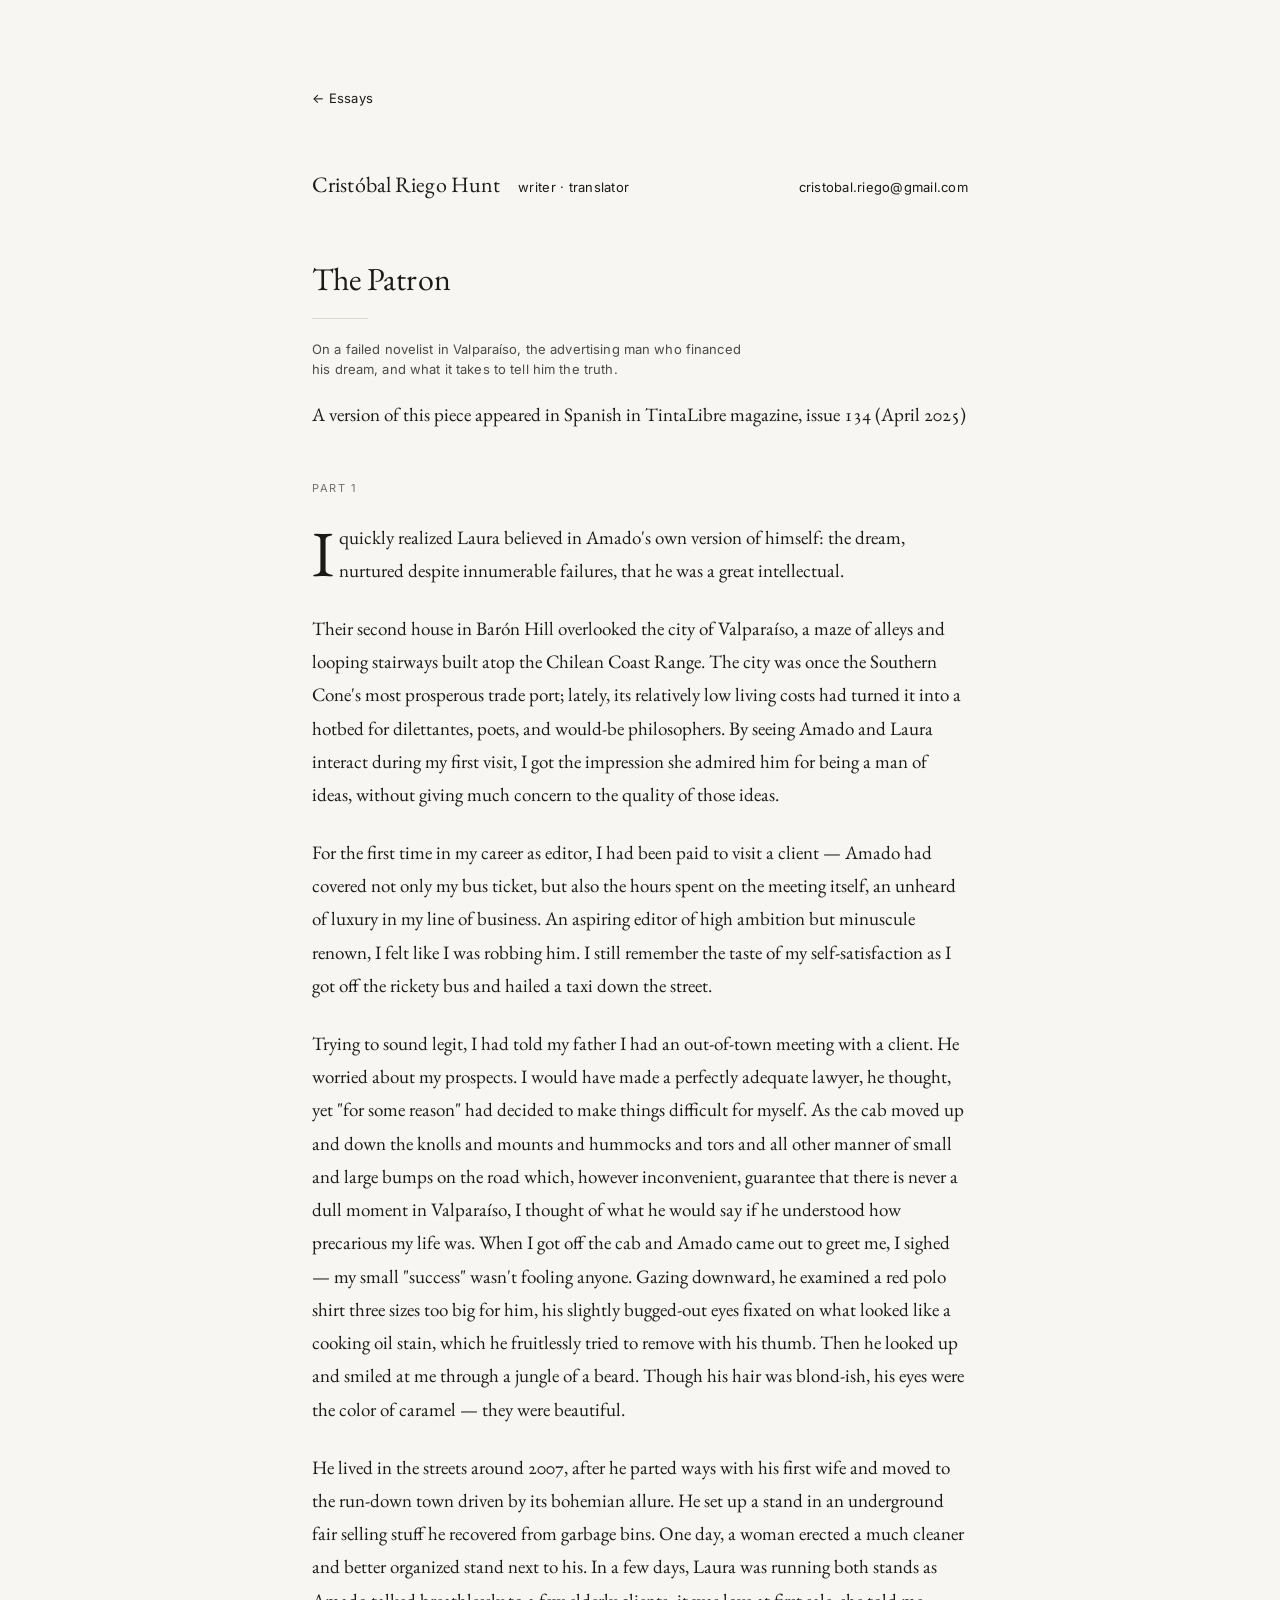
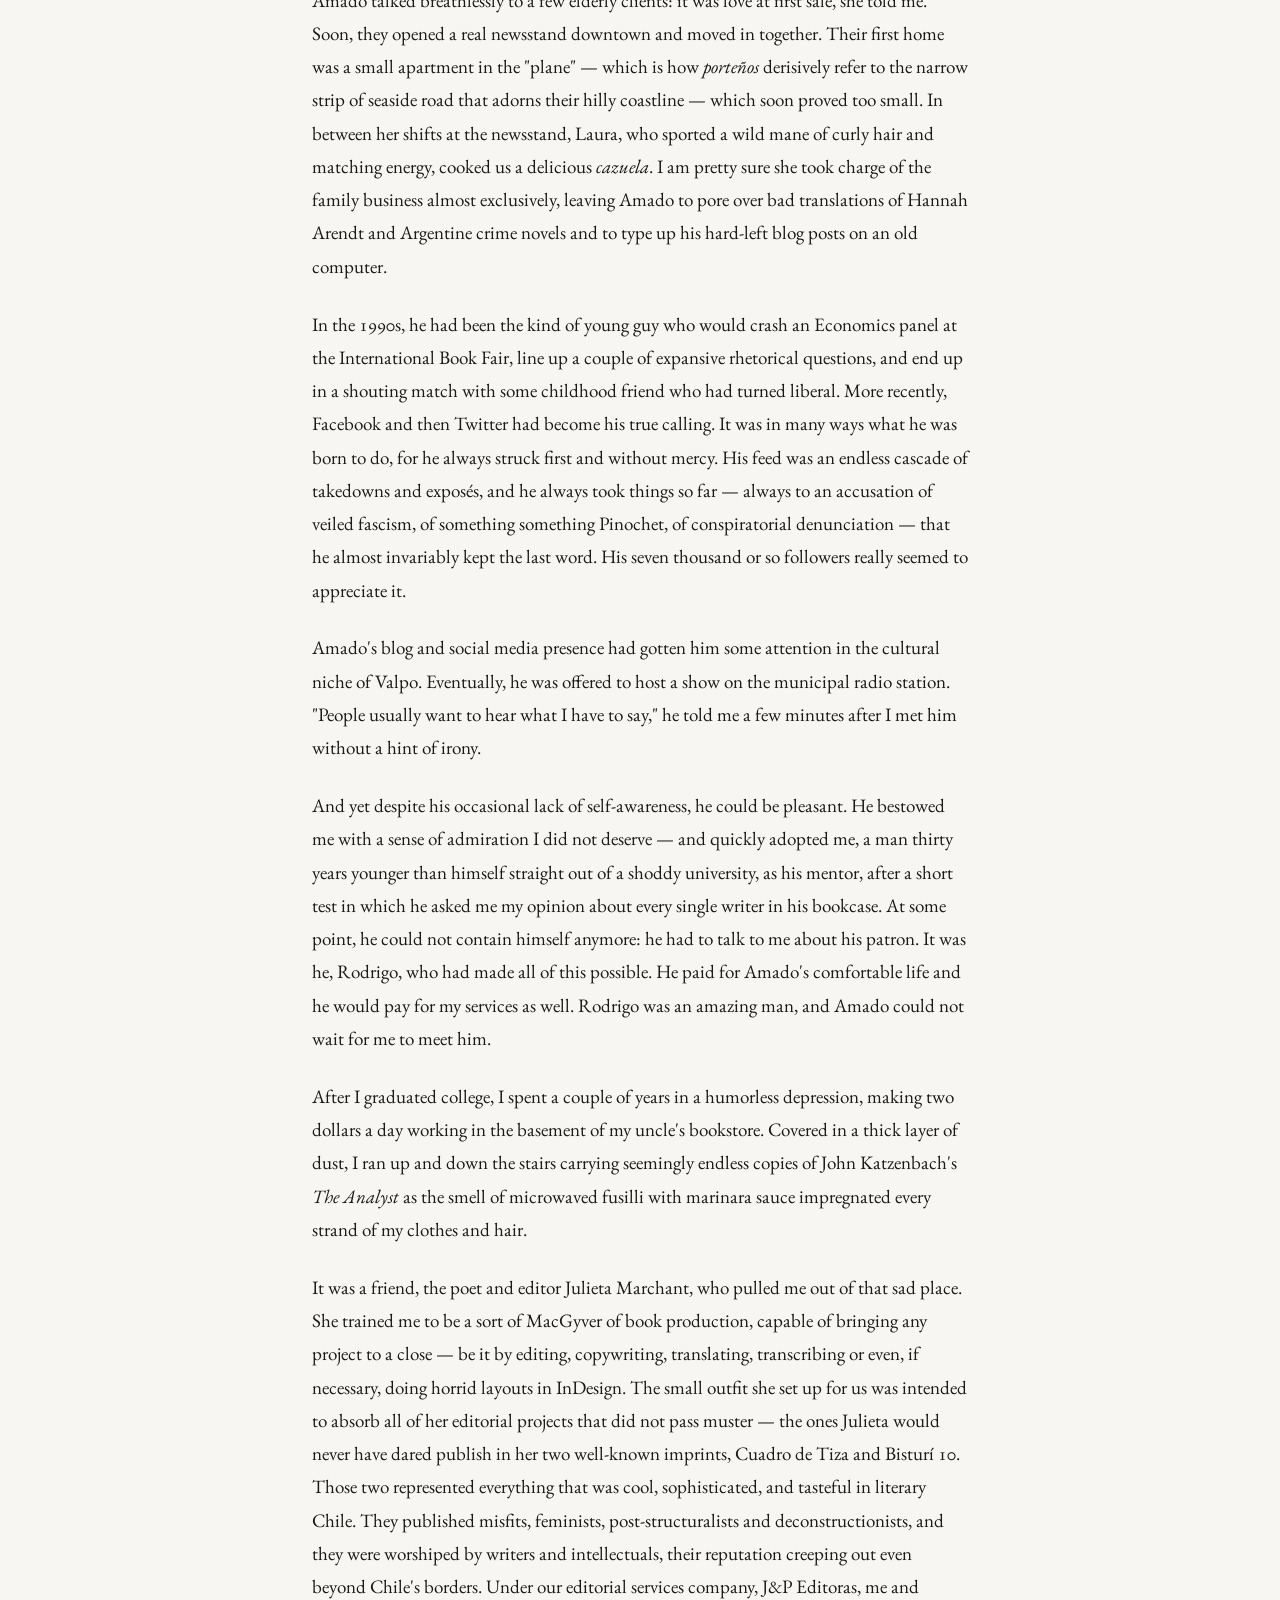
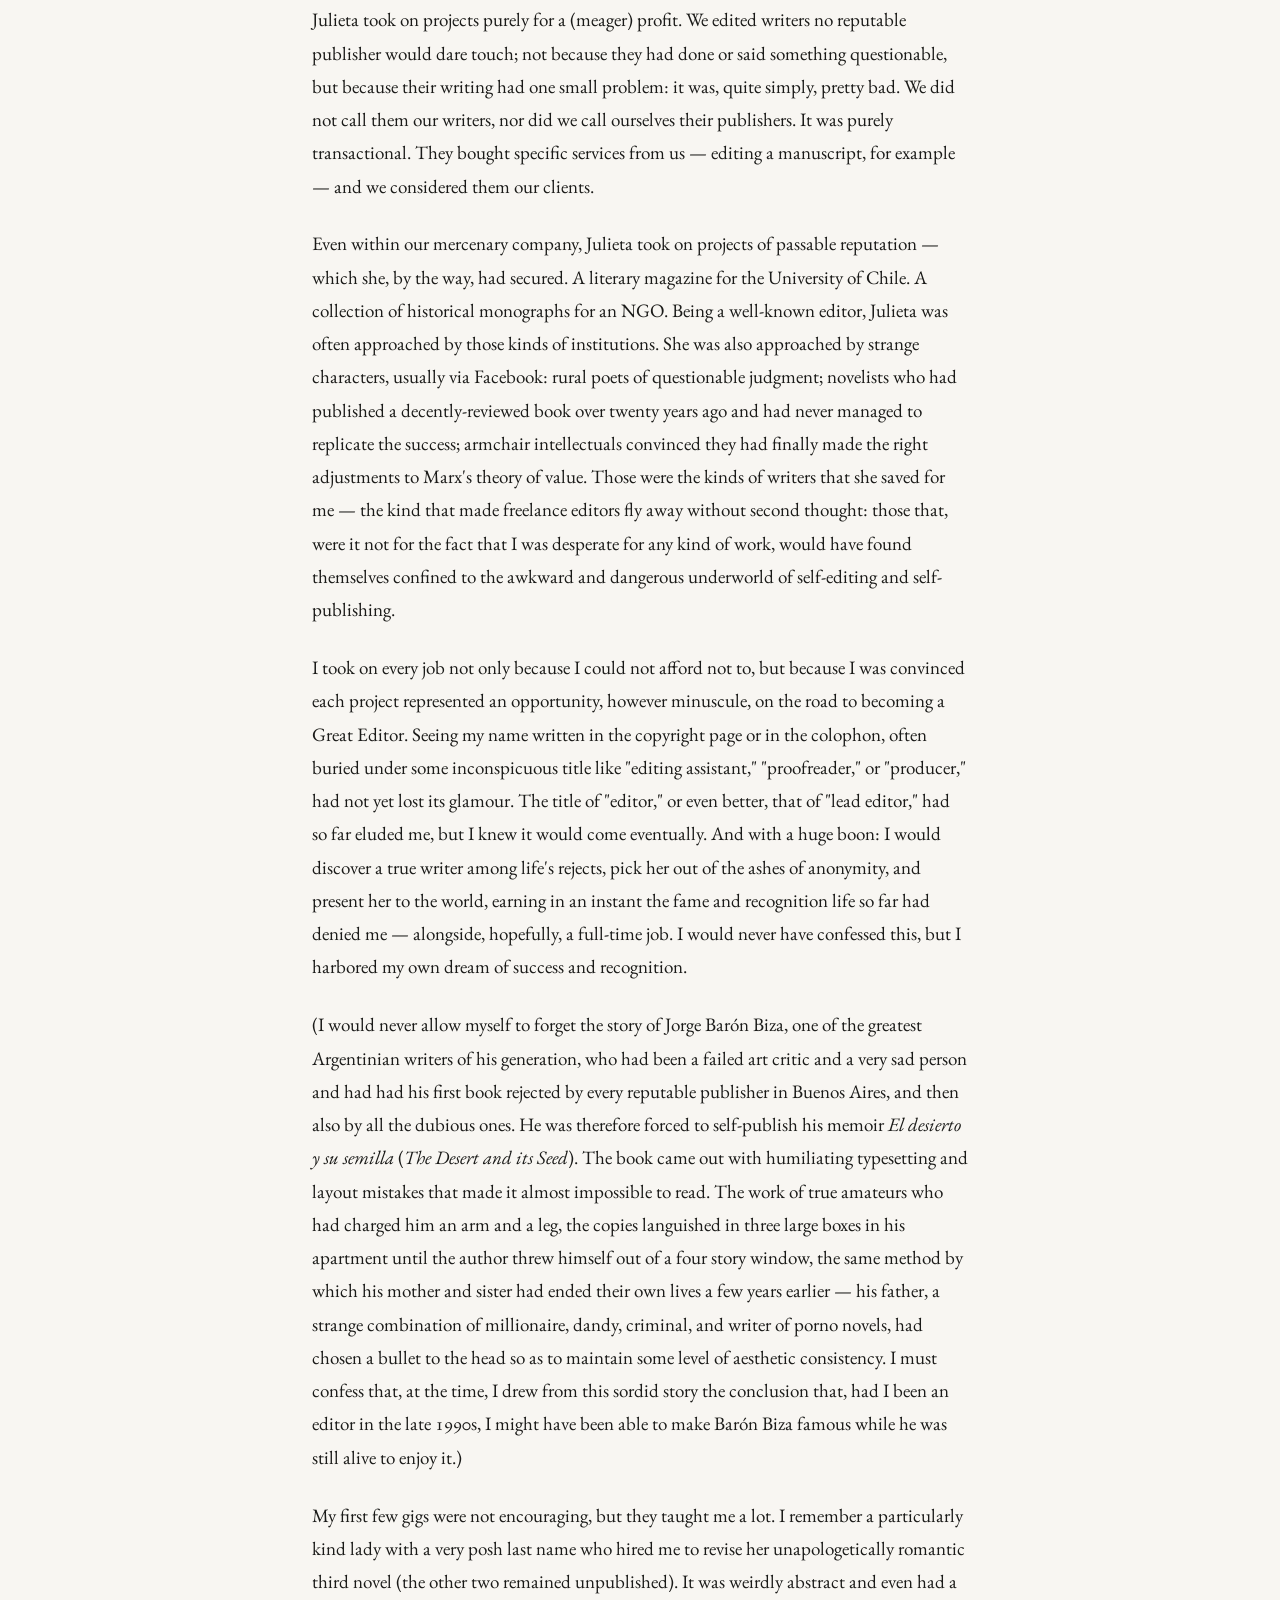
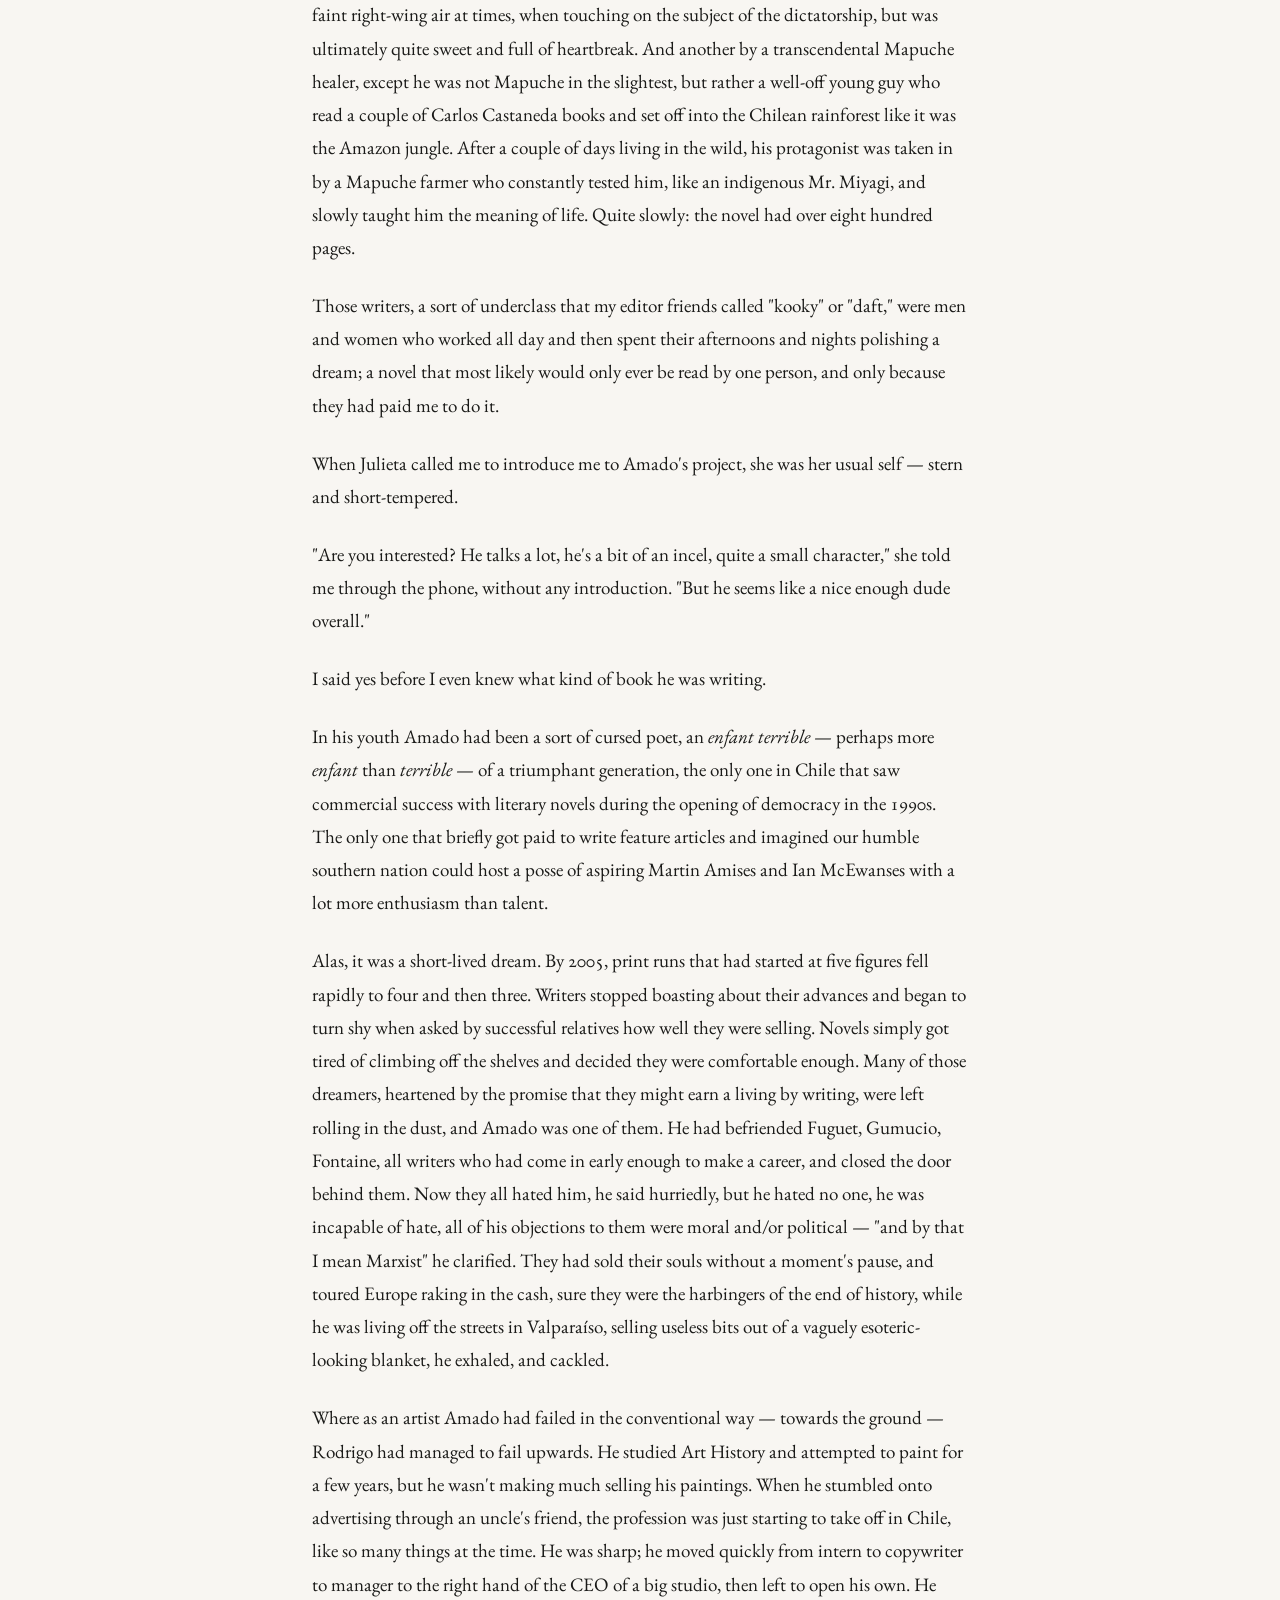
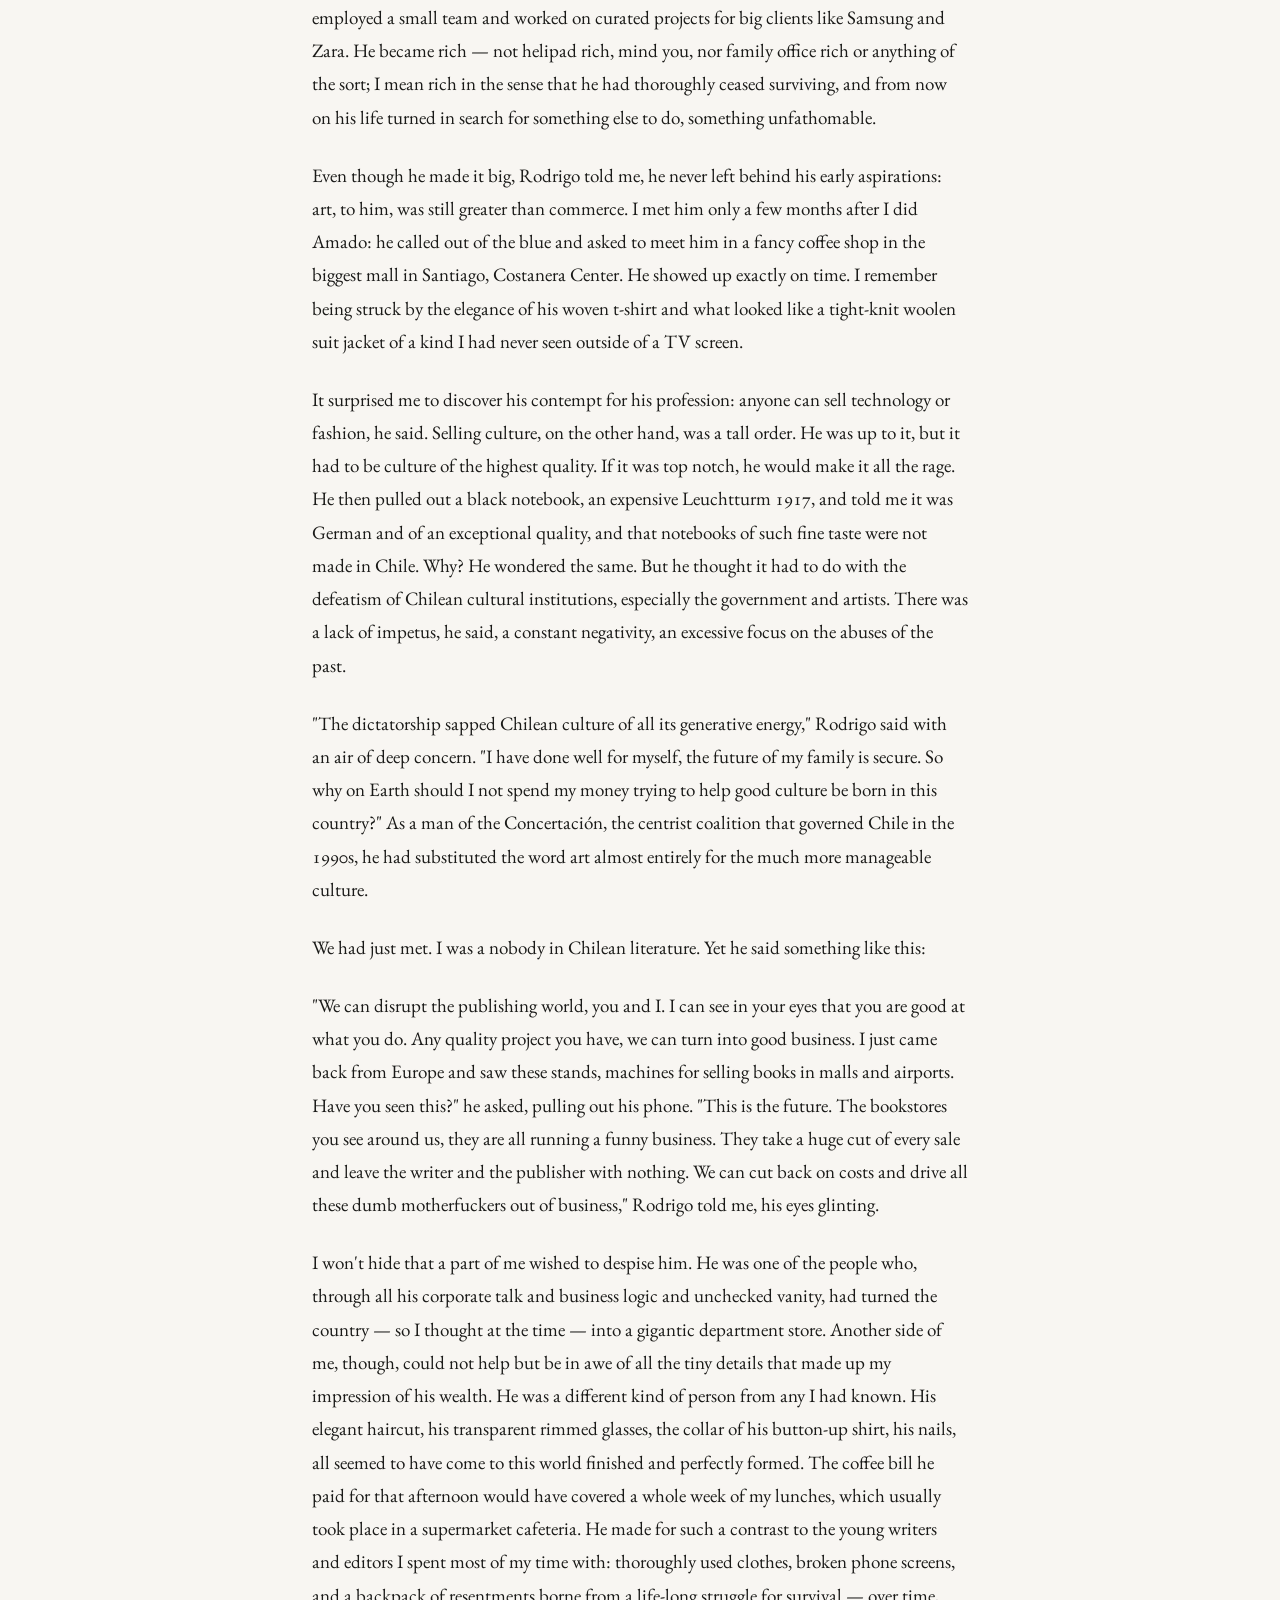
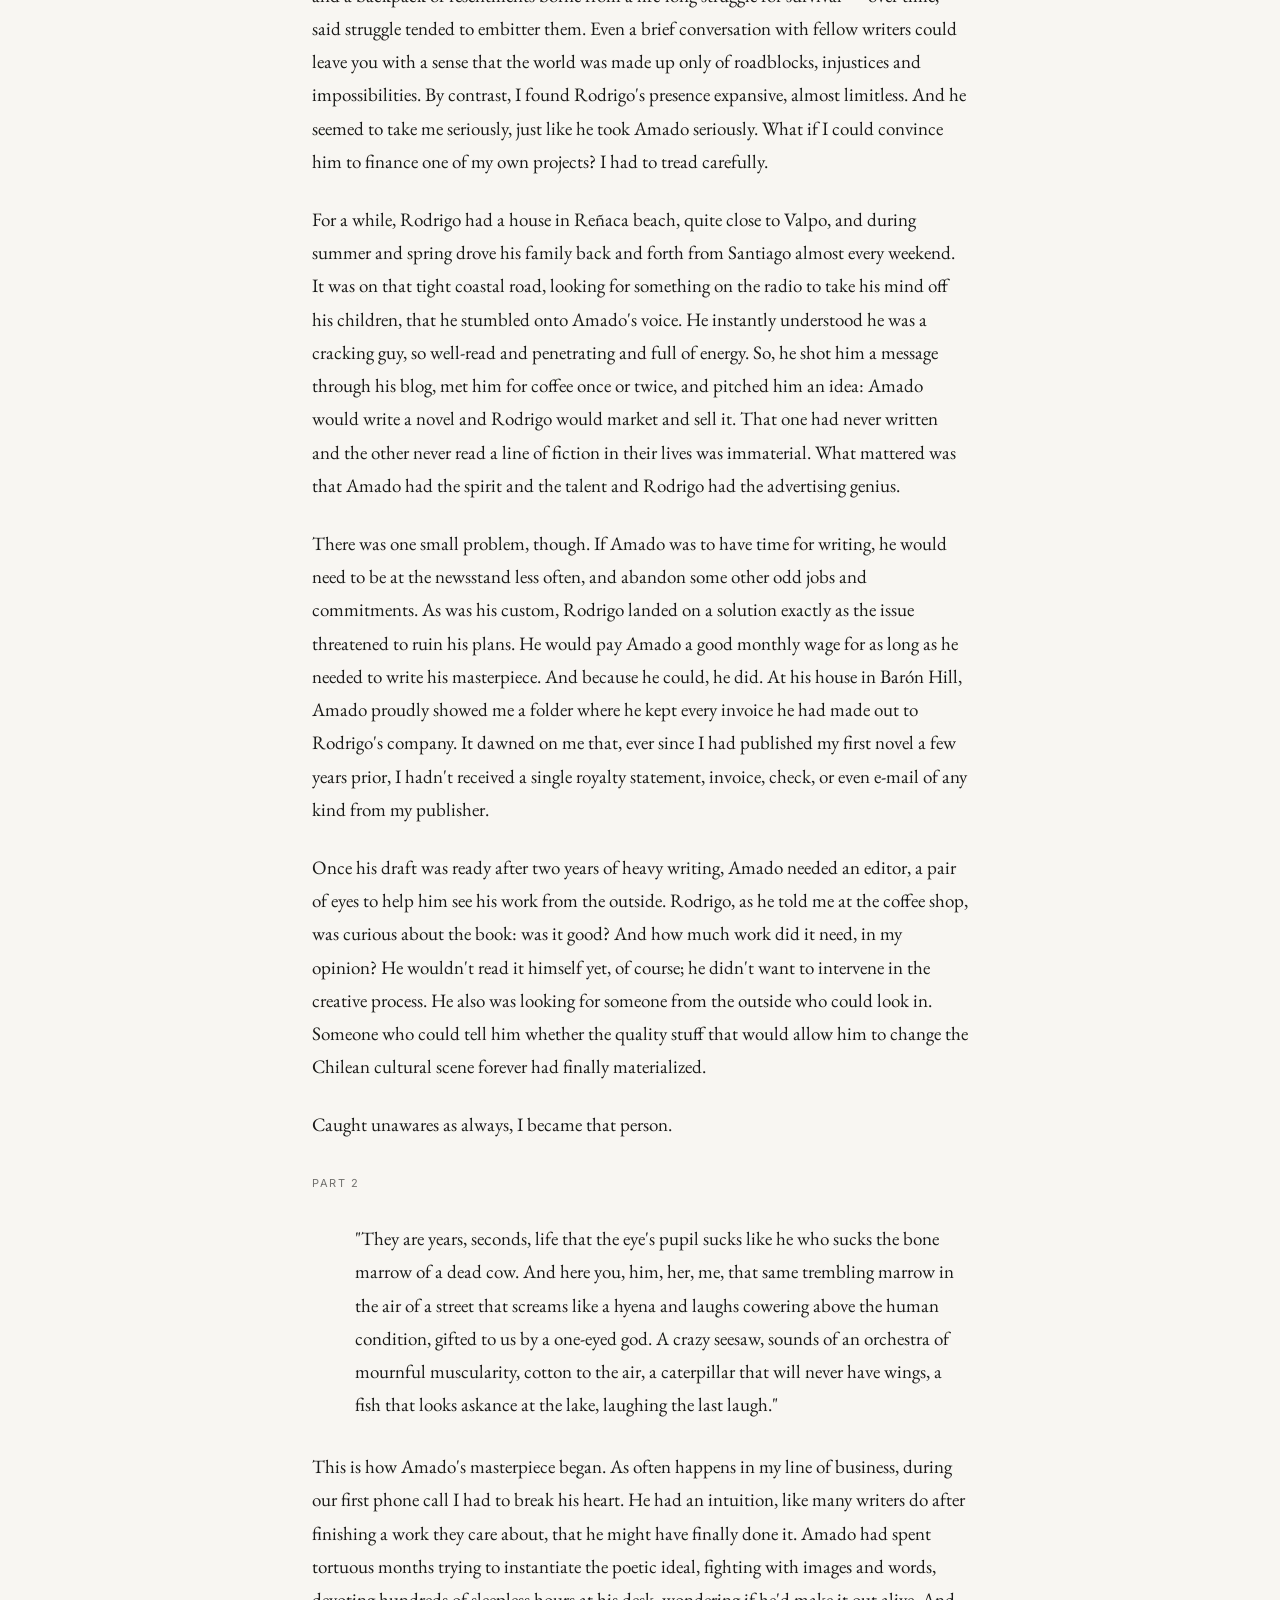
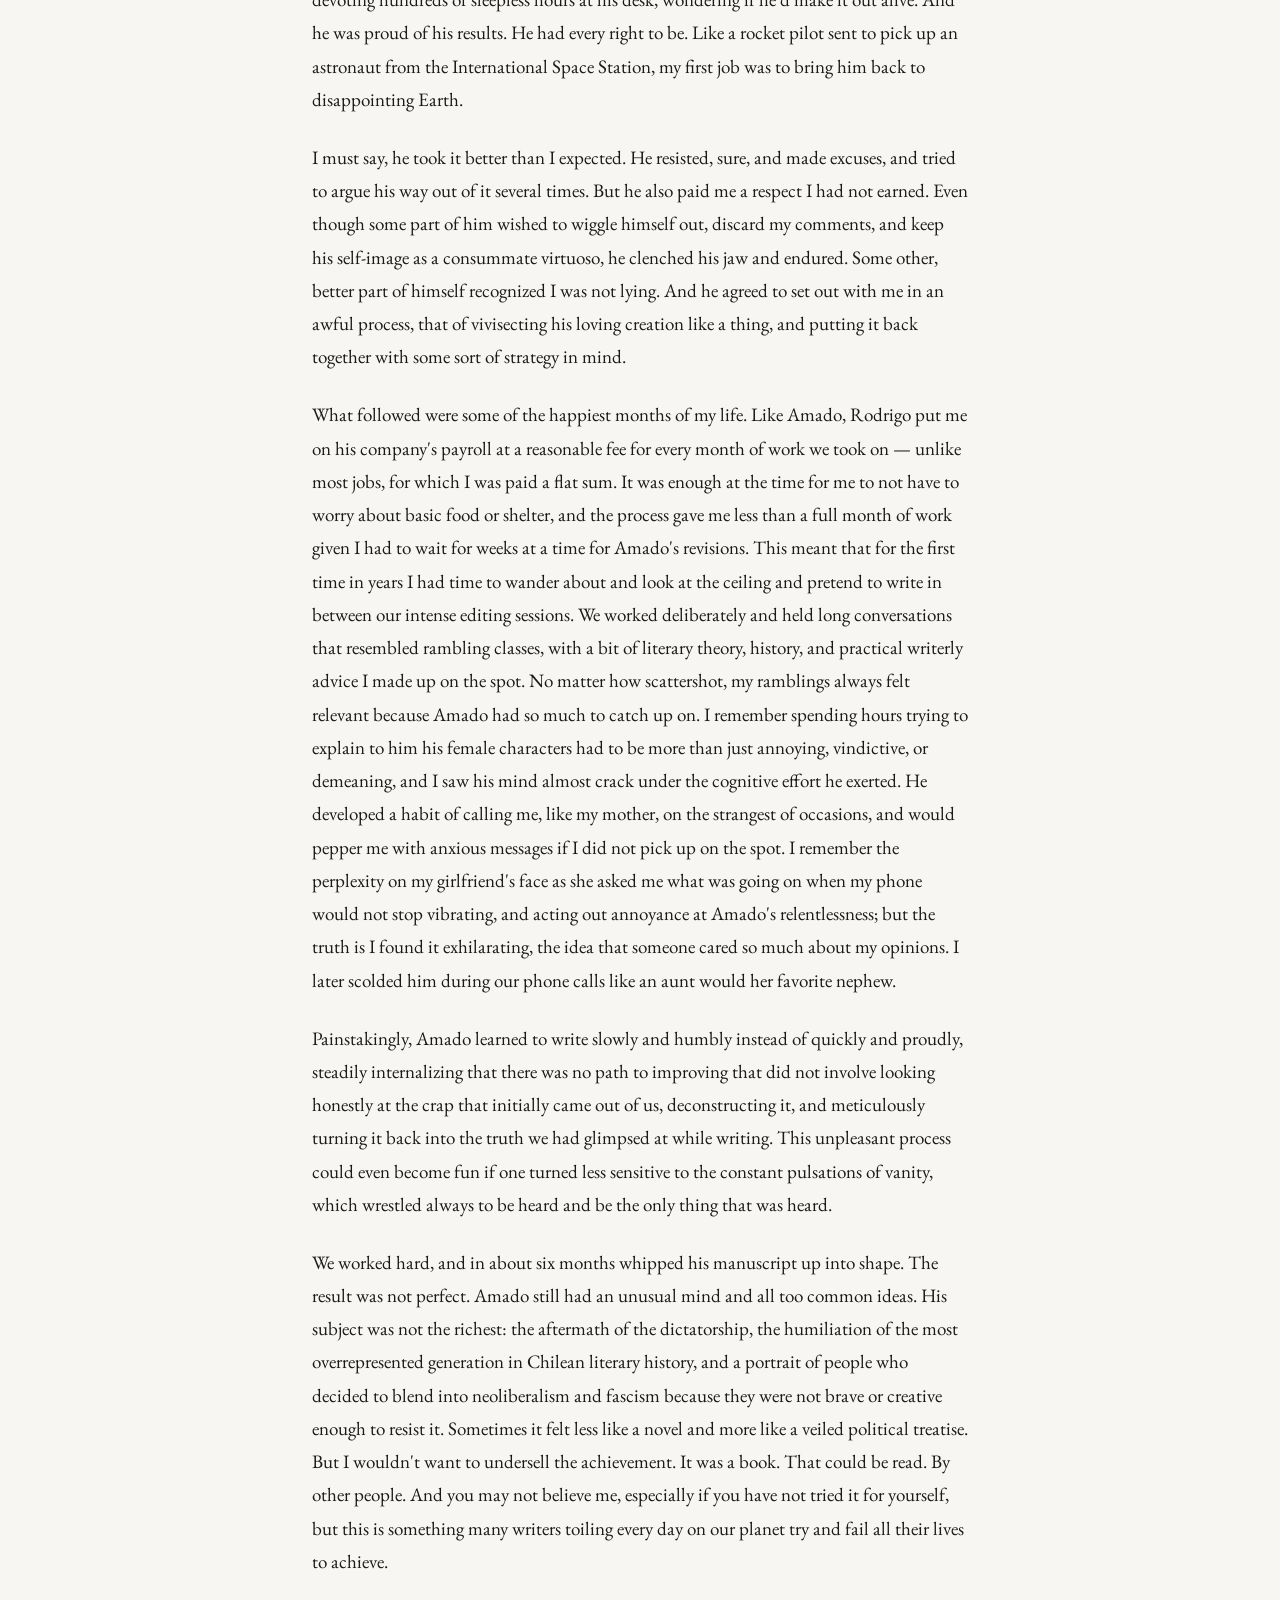
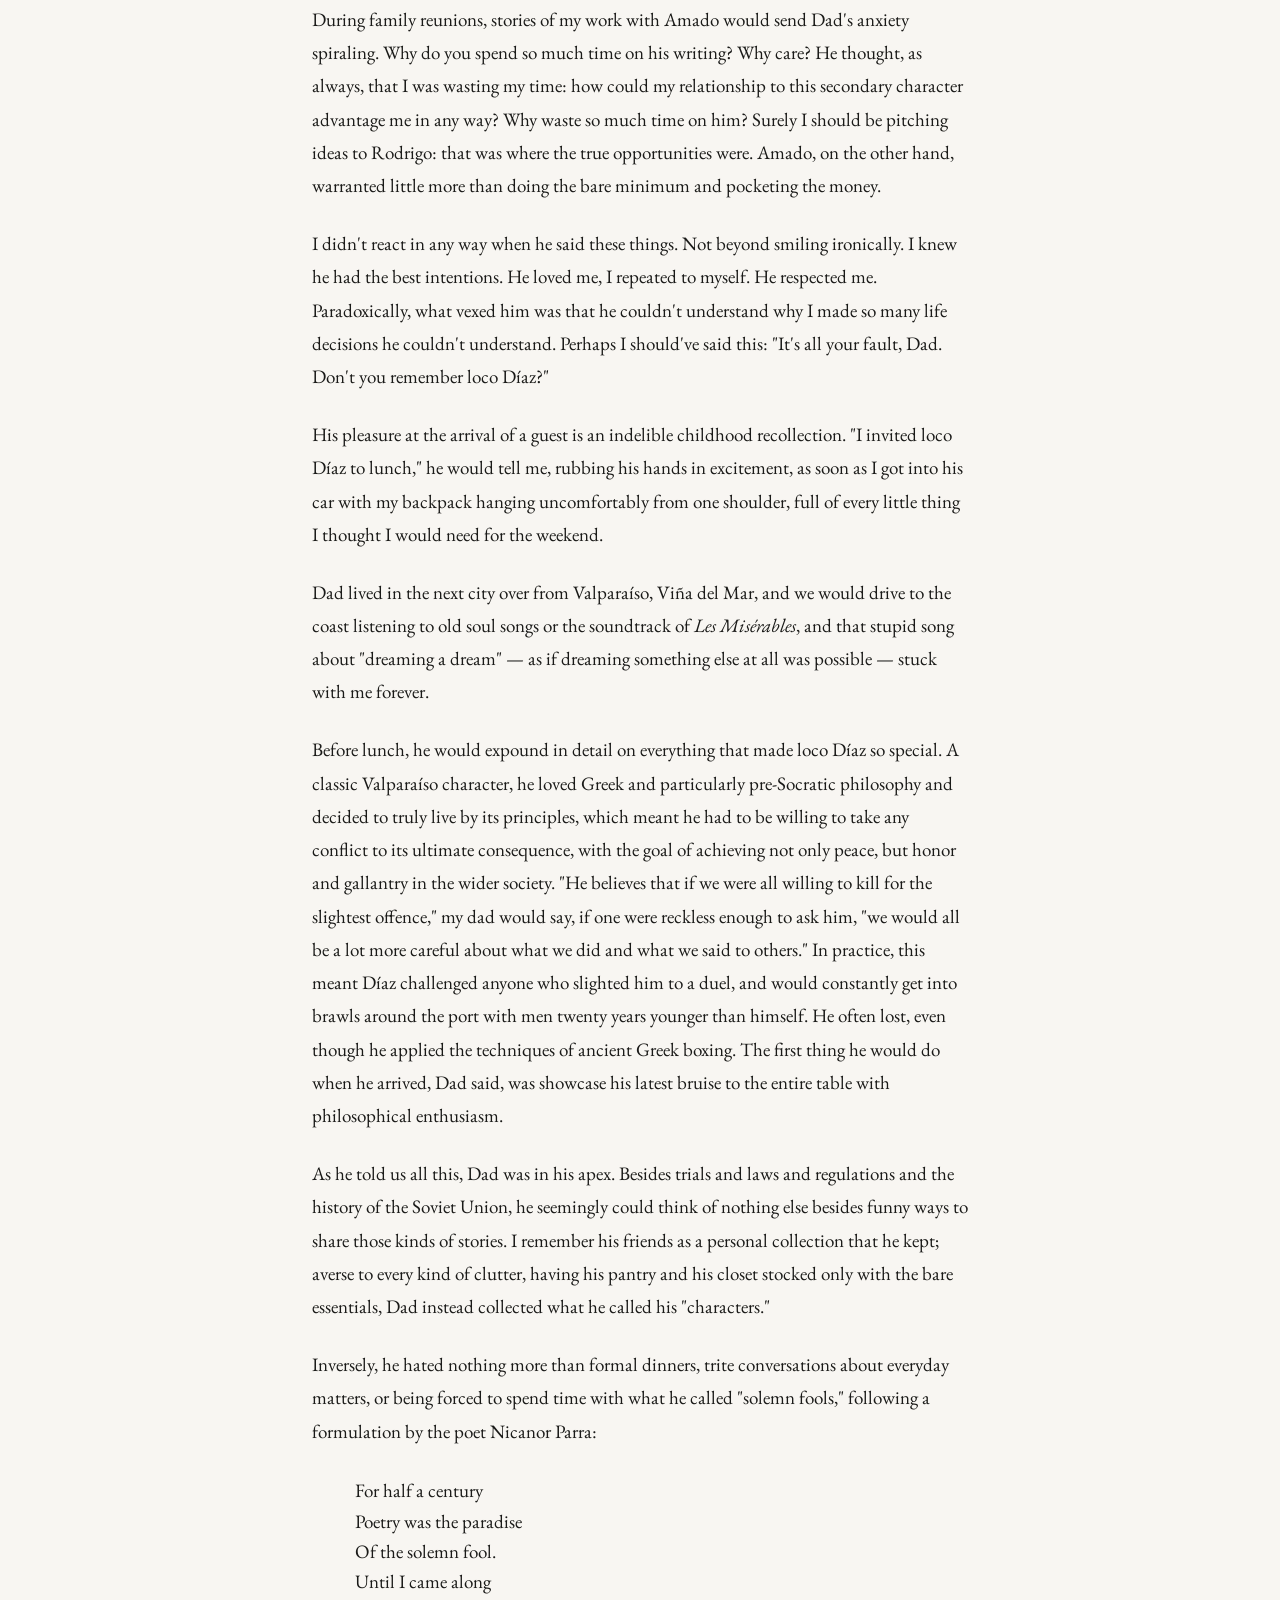
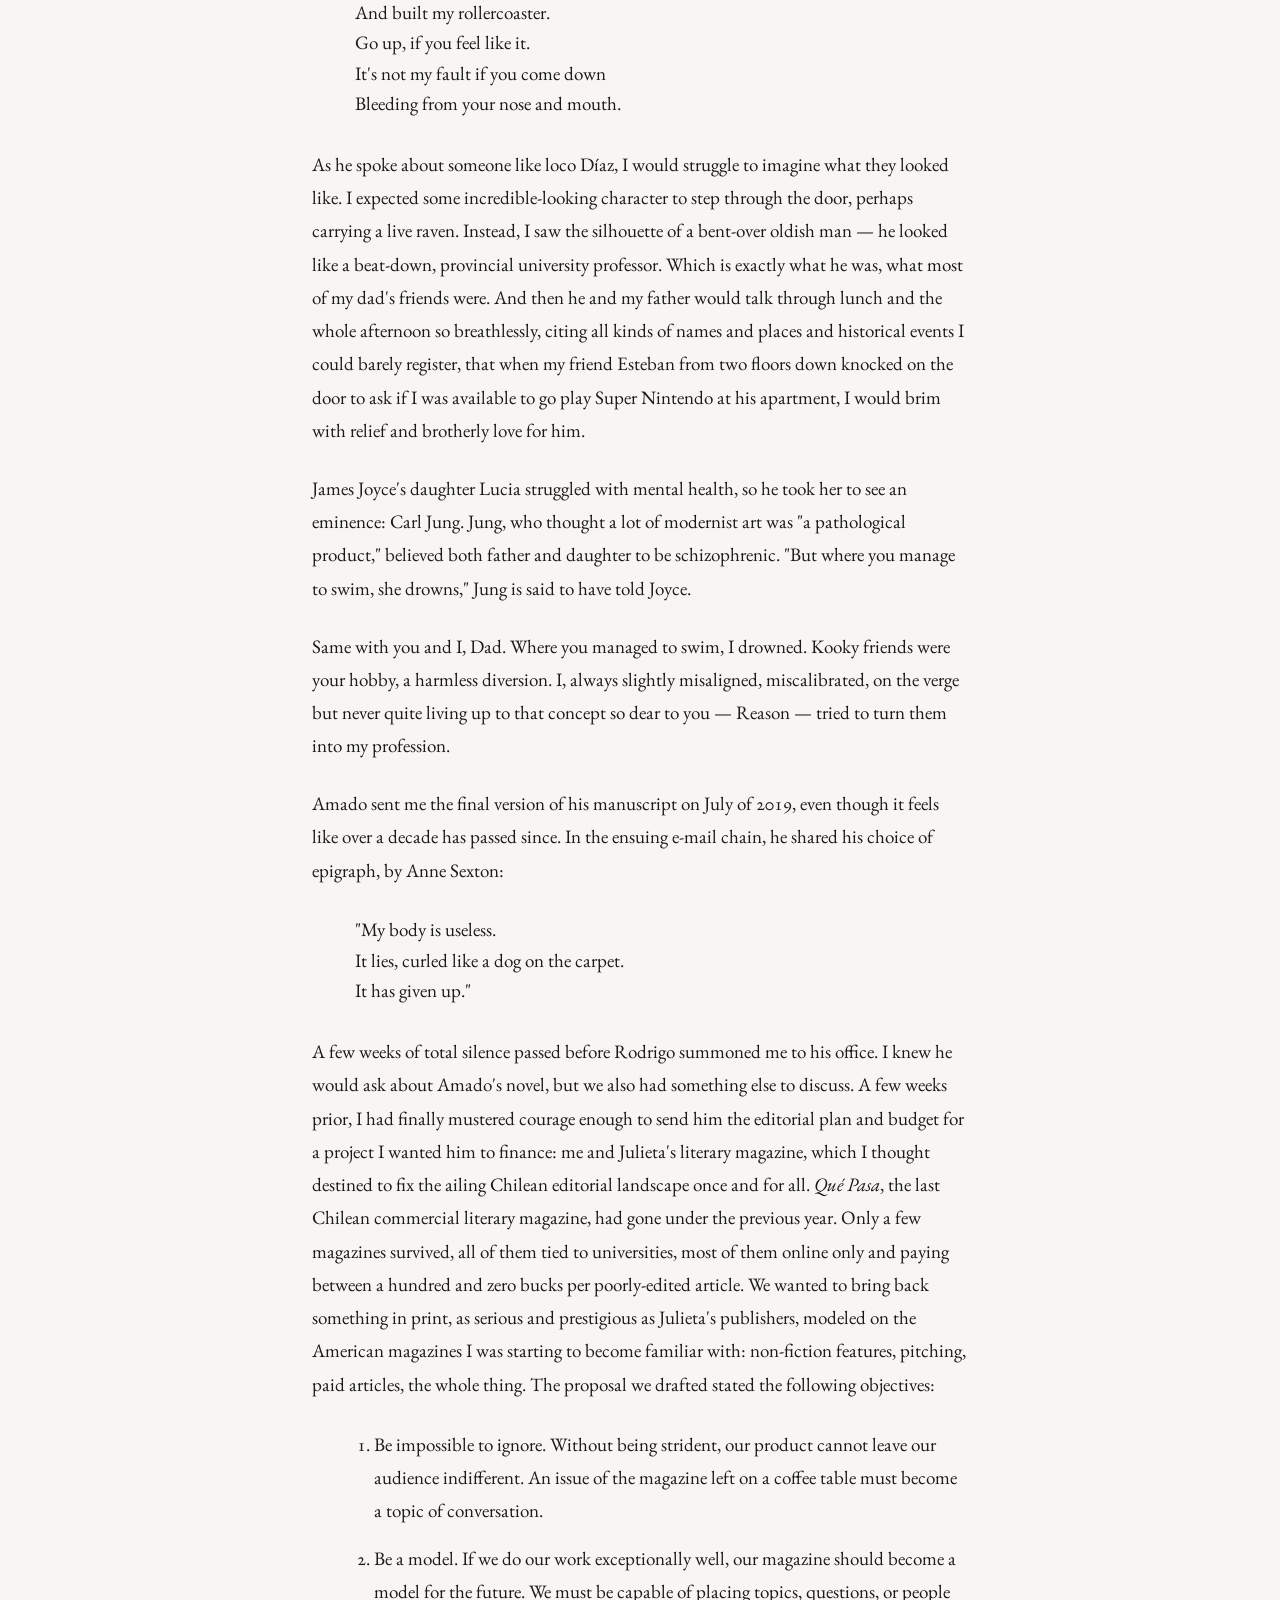
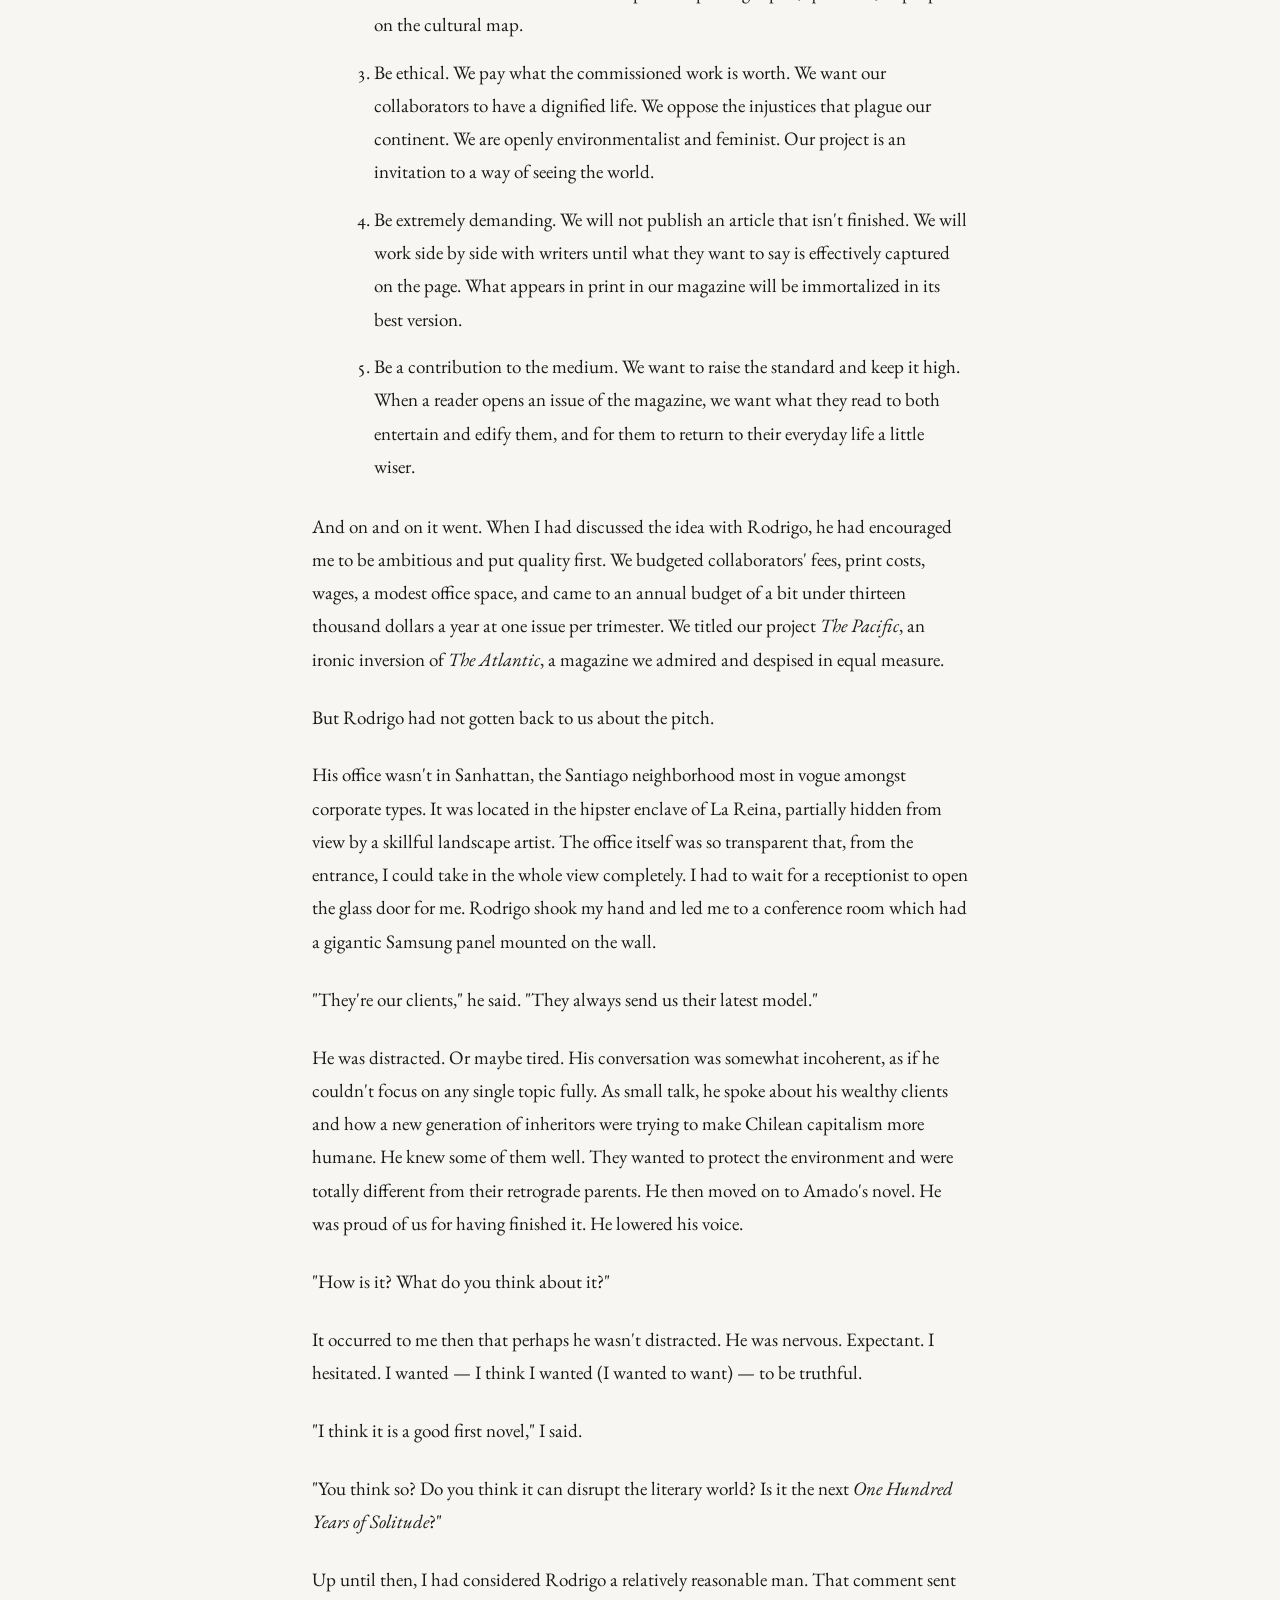
==== commit a890db3c: "Update the-patron.html" ====
--- a/the-patron.html
+++ b/the-patron.html
@@ -27,6 +27,7 @@
       <h1 class="essay-title">The Patron</h1>
       <hr class="essay-rule" aria-hidden="true">
       <p class="essay-frame">On a failed novelist in Valparaíso, the advertising man who financed his dream, and what it takes to tell him the truth.</p>
+      <p class="essay-disclaimer">A version of this piece appeared in Spanish in <span class="roman">TintaLibre</span> magazine, issue 134 (April 2025)</p>
     </header>
 
     <article class="essay-body">
